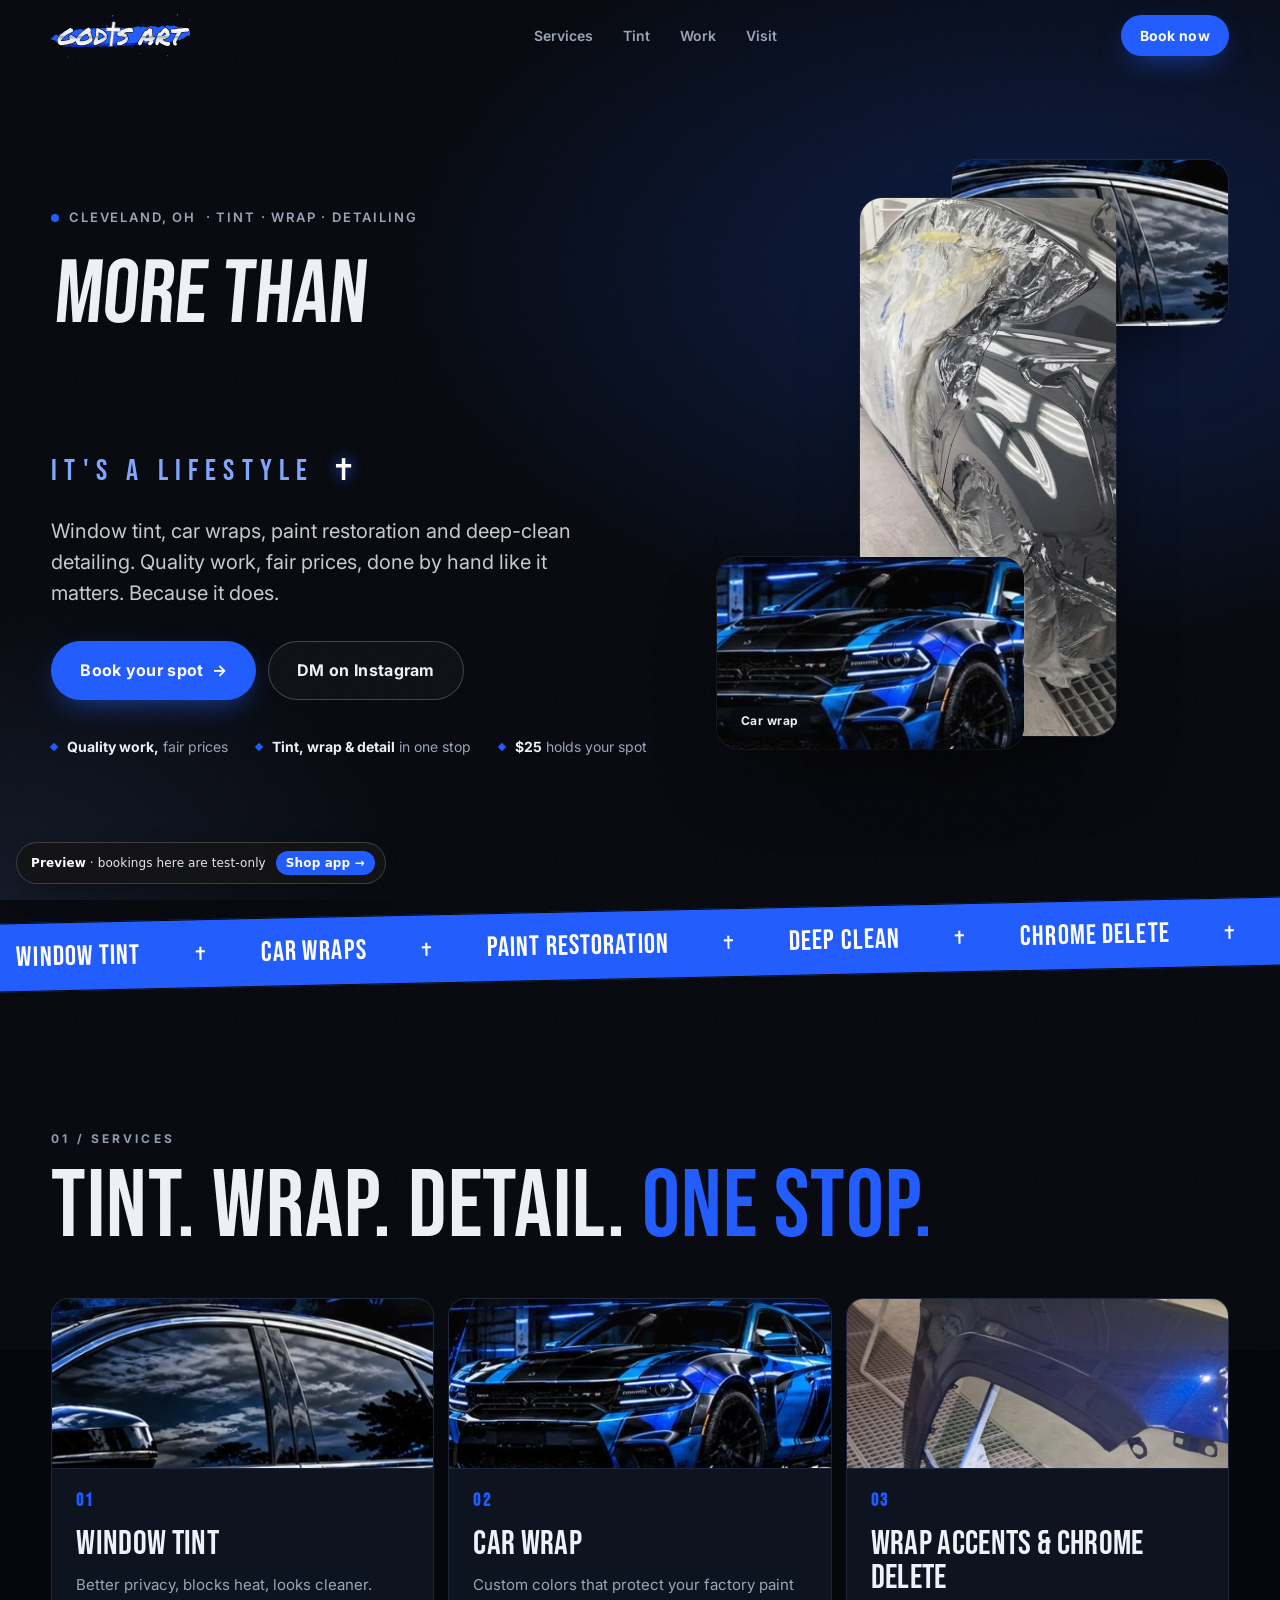
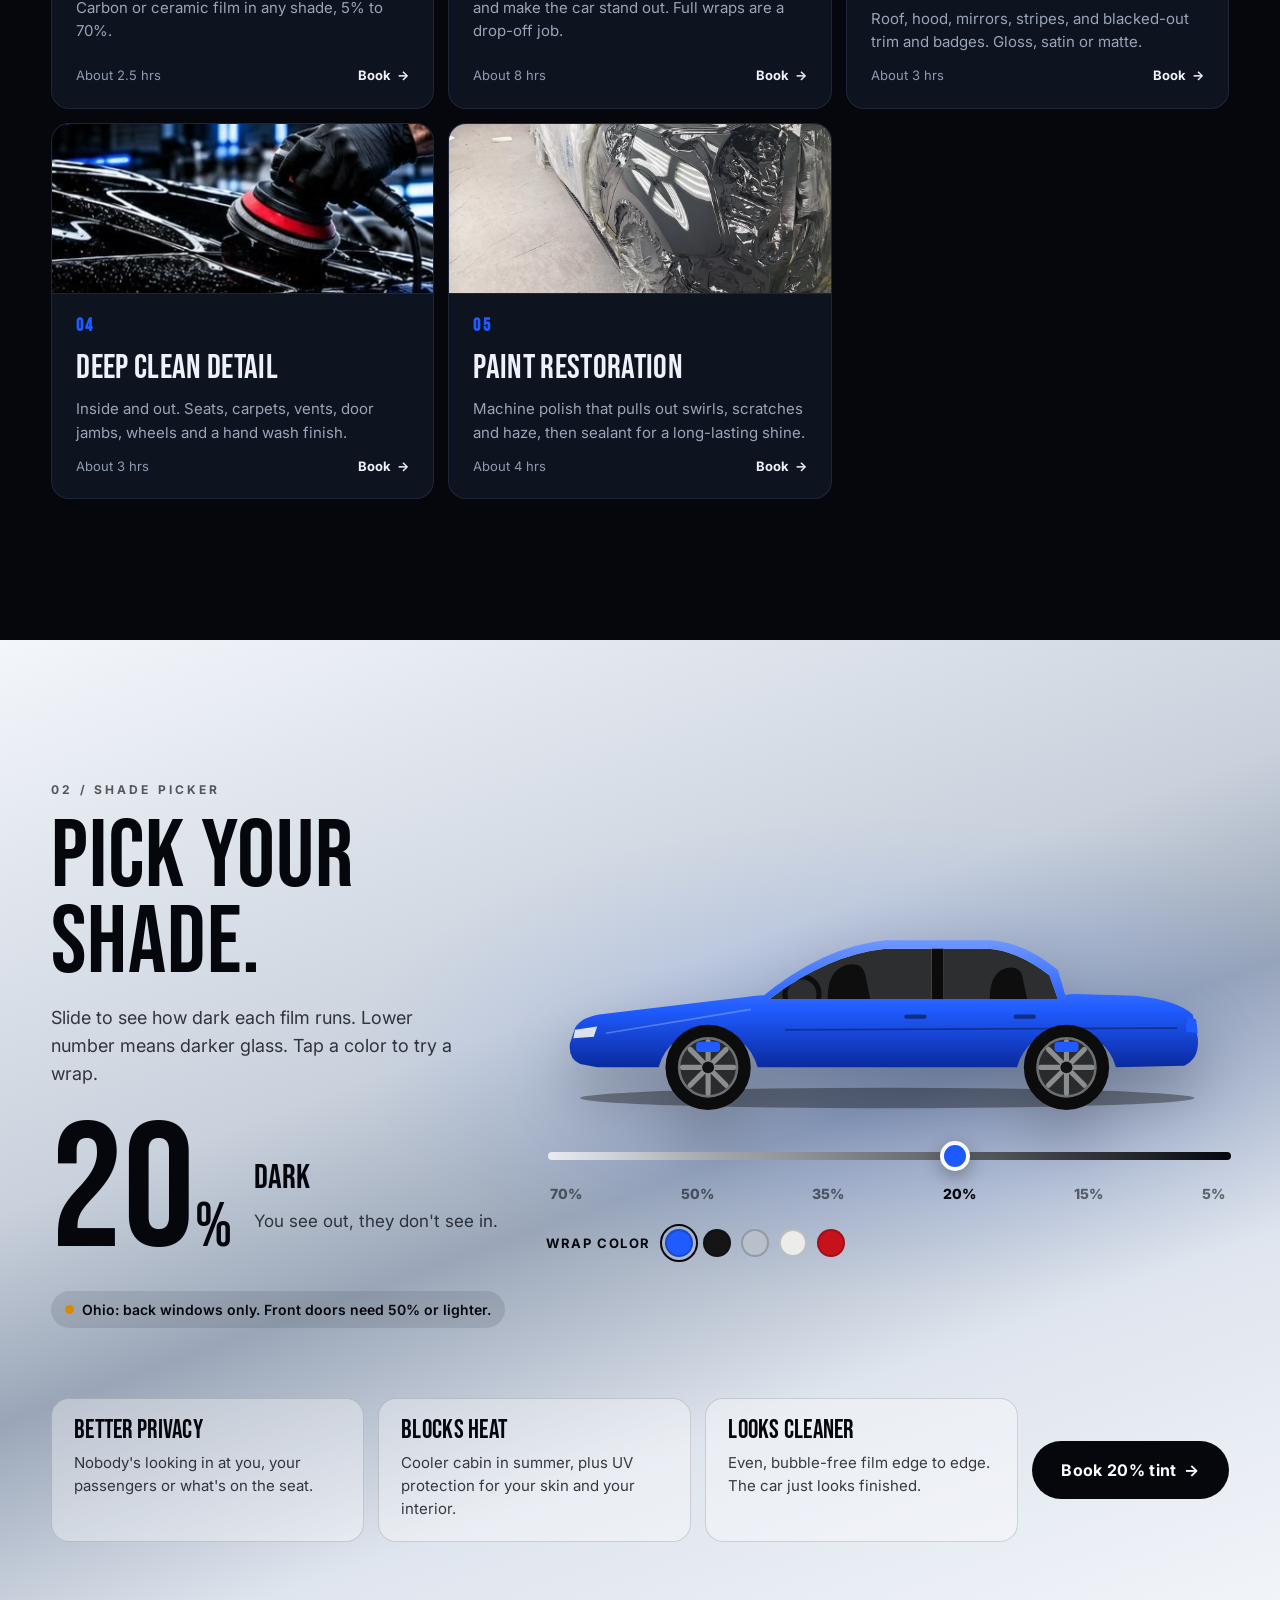
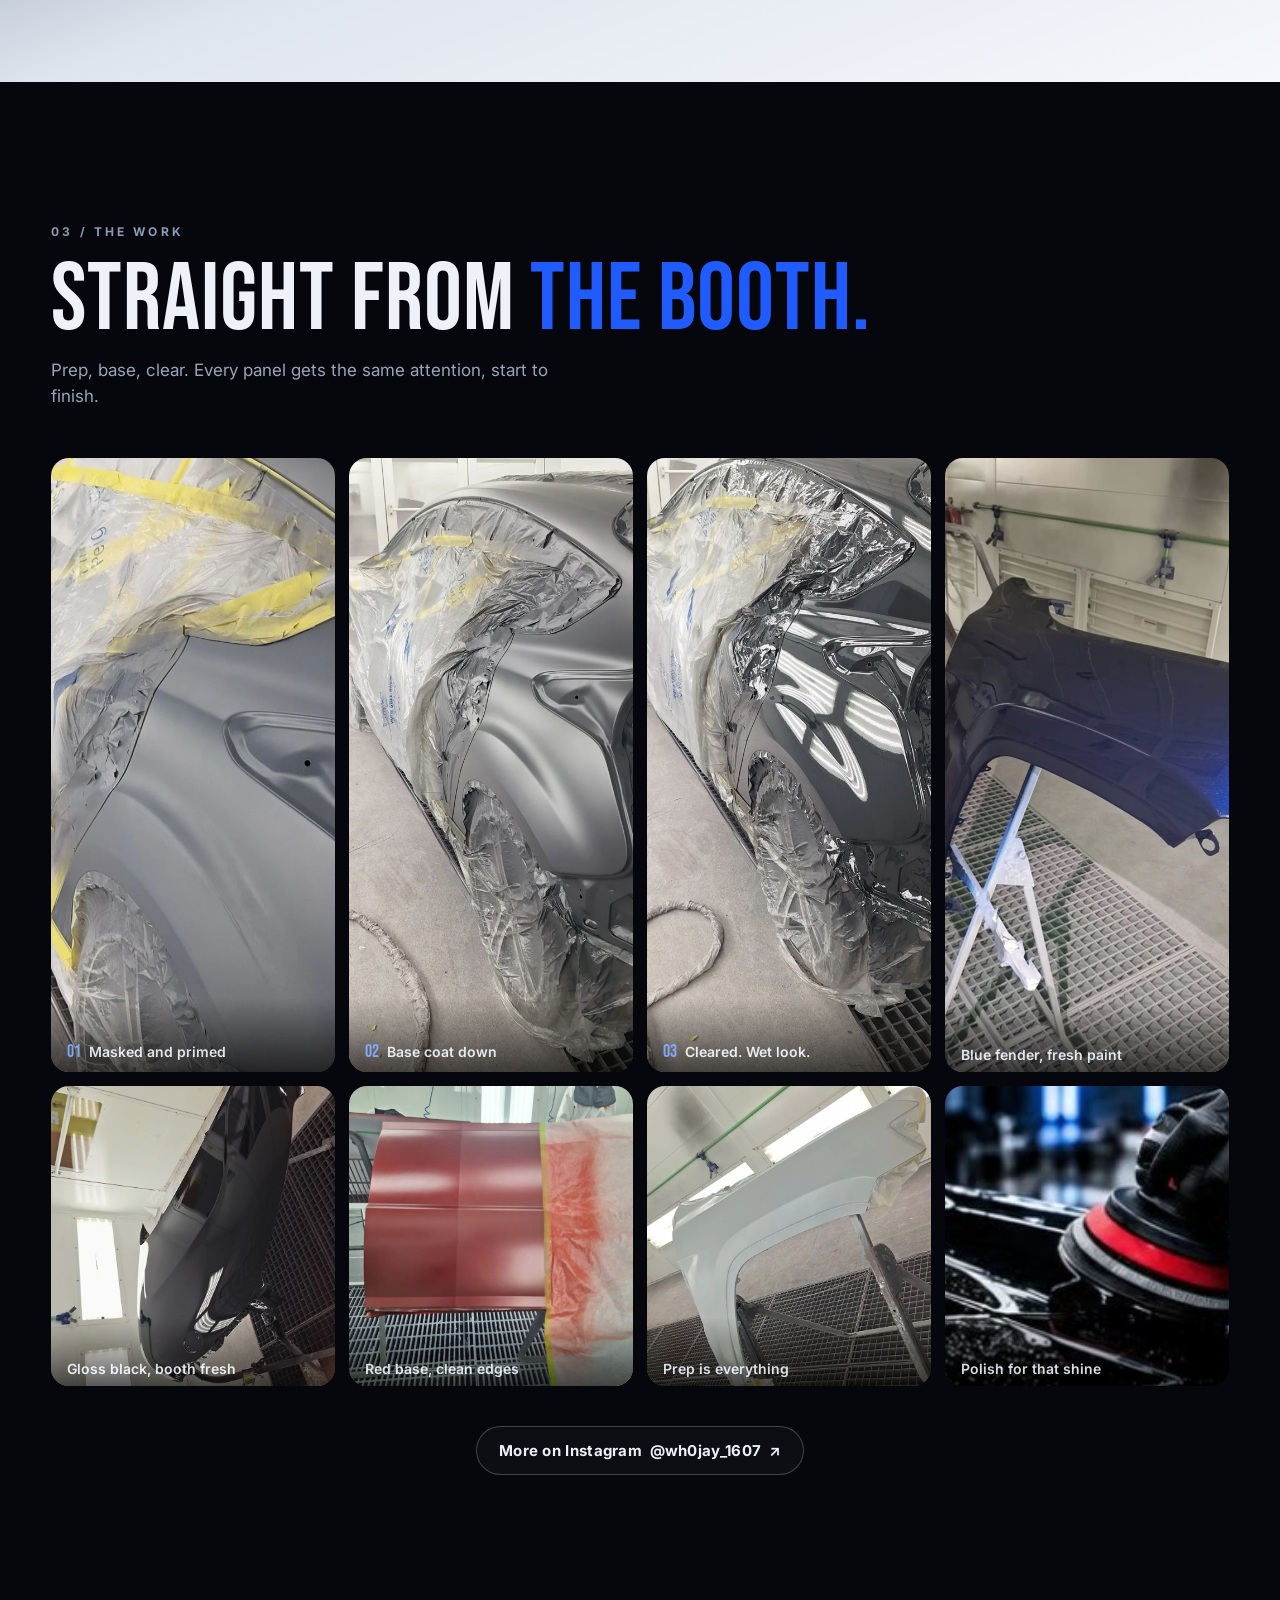
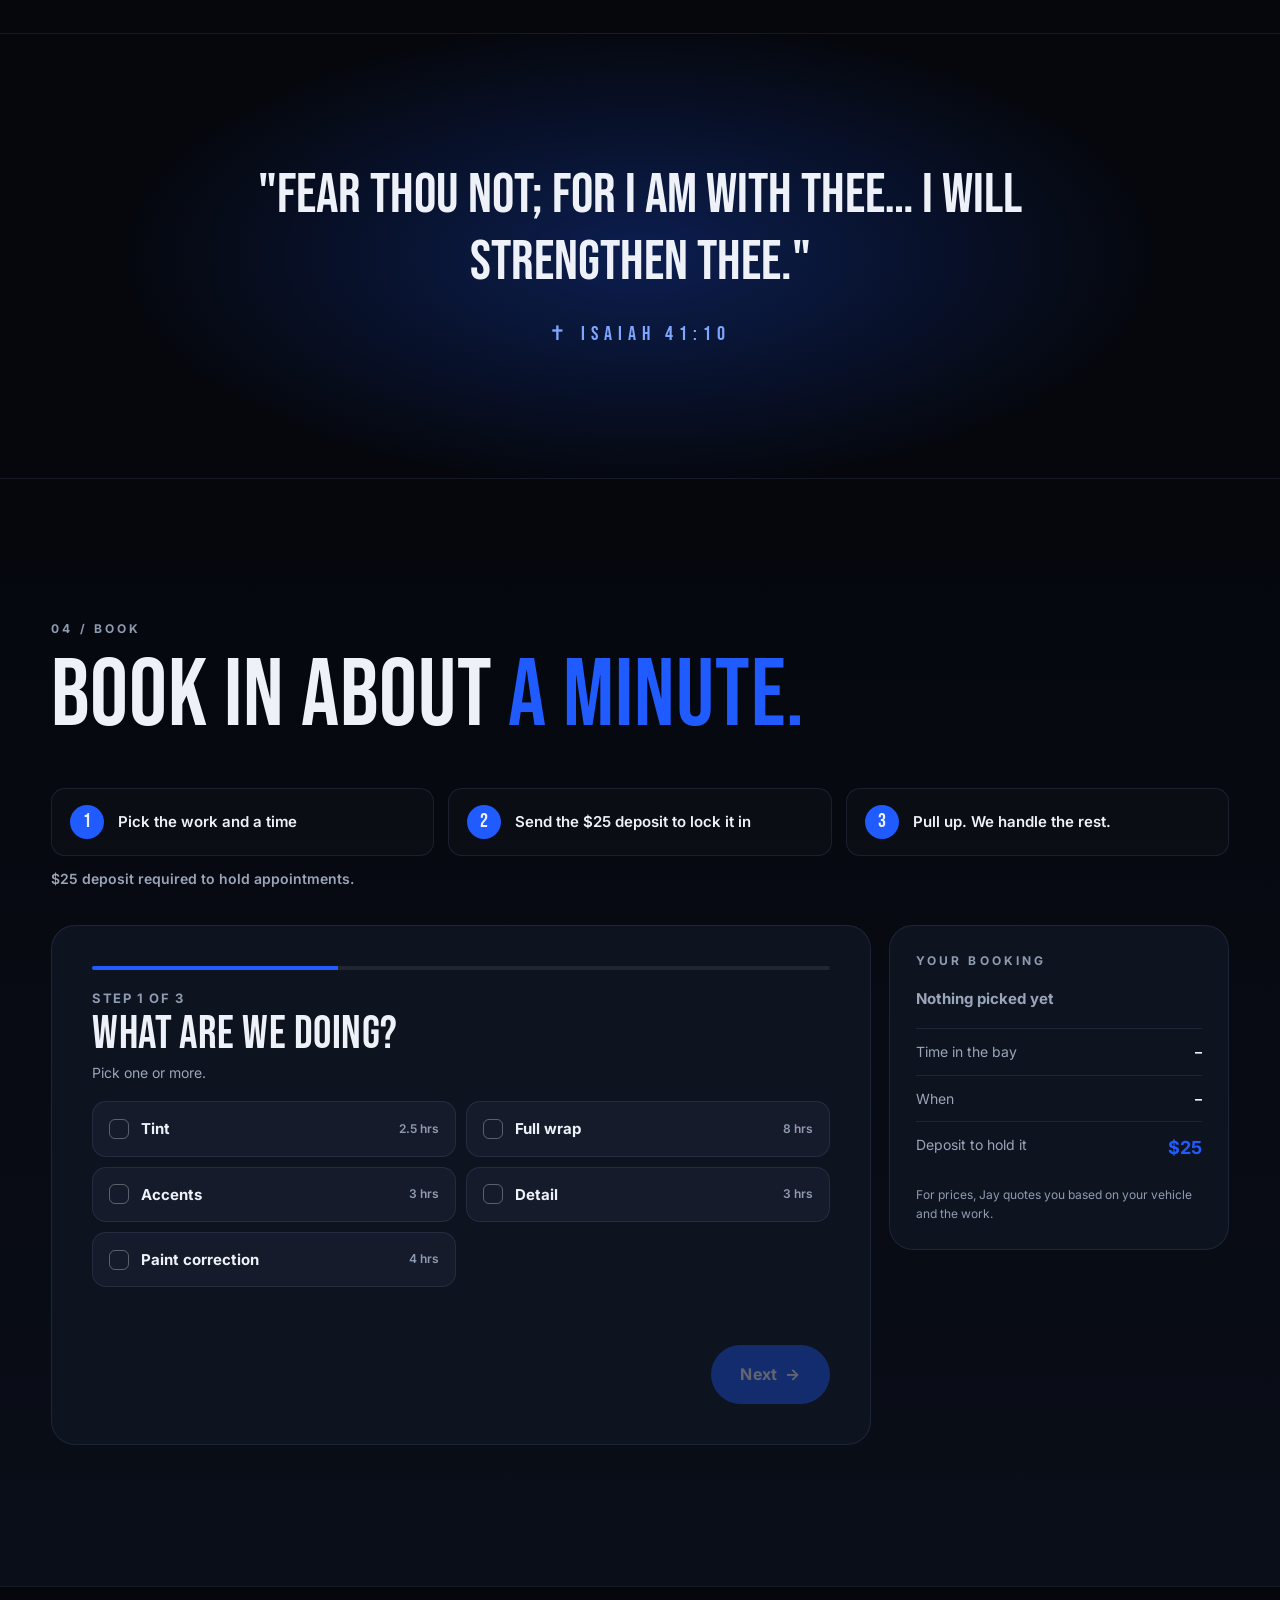
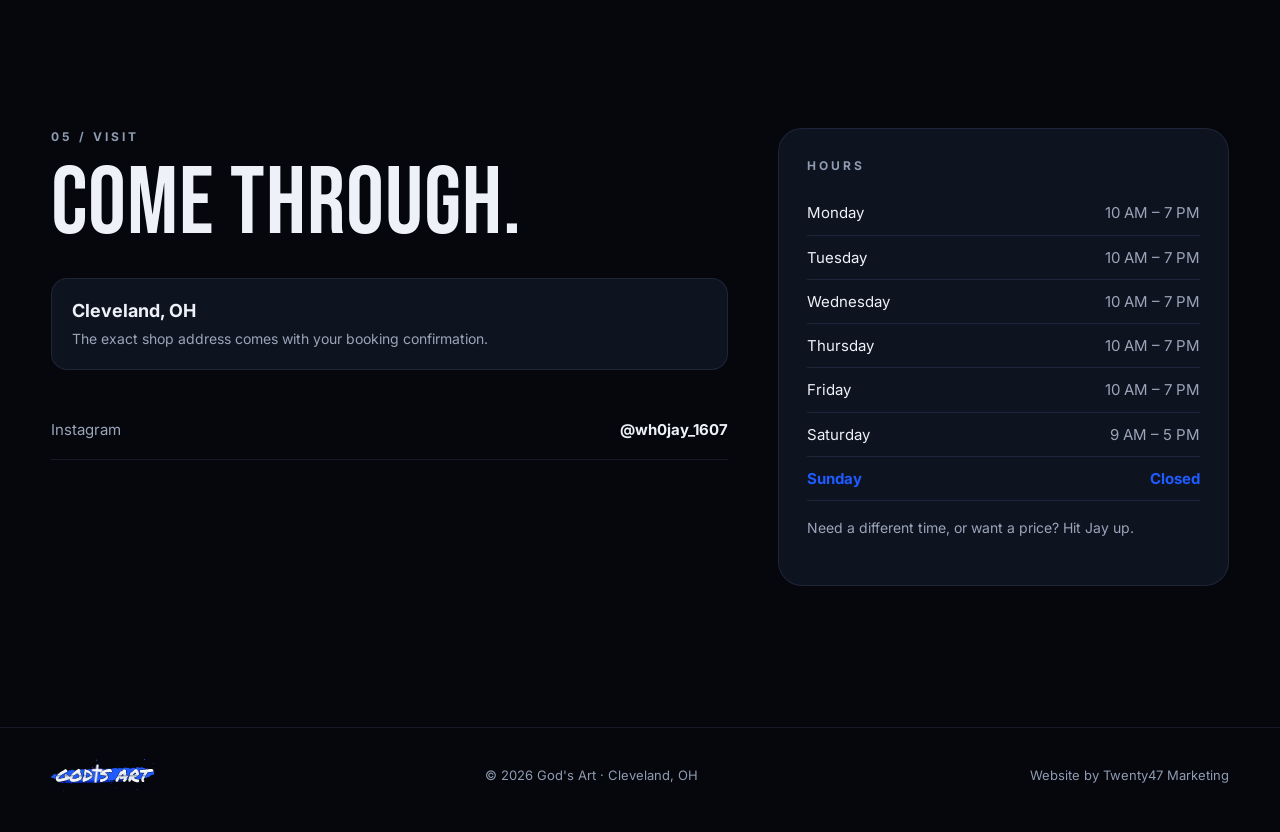
==== index.html @ ed2c1a59 "God's Art preview build Co-Authored-By: Claude Opus 5.5 <noreply@anthropic.com> Claude-Session: http" ====
<!doctype html>
<html lang="en">
<head>
<meta charset="utf-8">
<meta name="viewport" content="width=device-width, initial-scale=1, viewport-fit=cover">
<title>God's Art | Window Tint, Car Wraps & Detailing in Cleveland</title>
<meta name="description" content="Window tint, car wraps, paint restoration and detailing by Jay in Cleveland. Quality work, fair prices. Book online in about a minute.">
<meta name="theme-color" content="#05070d">
<meta property="og:title" content="God's Art | Tint · Wrap · Detailing">
<meta property="og:description" content="More than just cars. It's a lifestyle. Book online in about a minute.">
<meta property="og:image" content="img/wrap-charger.jpg">
<link rel="icon" href="img/icon.svg" type="image/svg+xml">
<link rel="apple-touch-icon" href="app/icon-512.png">
<link rel="preconnect" href="https://fonts.googleapis.com">
<link rel="preconnect" href="https://fonts.gstatic.com" crossorigin>
<link href="https://fonts.googleapis.com/css2?family=Bebas+Neue&family=Inter:wght@400;500;600;700;800&family=Permanent+Marker&display=swap" rel="stylesheet">
<link rel="stylesheet" href="styles.css">
<meta name="robots" content="noindex">
<link rel="stylesheet" href="demo/demo.css">
</head>
<body>
<div class="grain" aria-hidden="true"></div>

<header class="nav" id="nav">
  <a href="#top" class="logo" aria-label="God's Art home"><img src="img/logo.svg" alt="God's Art" width="168" height="56"></a>
  <nav class="nav-links" aria-label="Sections">
    <a href="#services">Services</a><a href="#shades">Tint</a><a href="#work">Work</a><a href="#visit">Visit</a>
  </nav>
  <a href="#book" class="btn btn-blue btn-sm magnetic">Book now</a>
</header>

<main id="top">
  <!-- HERO -->
  <section class="hero">
    <div class="streaks" aria-hidden="true"><i></i><i></i><i></i><i></i><i></i></div>
    <div class="hero-copy">
      <p class="eyebrow reveal"><span class="dot"></span><span data-biz="city">Cleveland, OH</span><span class="eb-extra">· Tint · Wrap · Detailing</span></p>
      <h1 class="hero-title">
        <span class="line"><span class="sweep">More than</span></span>
        <span class="line"><span class="sweep">just cars.</span></span>
      </h1>
      <p class="hero-life reveal">It's a lifestyle <span class="cross" aria-hidden="true">✝</span></p>
      <p class="hero-sub reveal">Window tint, car wraps, paint restoration and deep-clean detailing. Quality work, fair prices, done by hand like it matters. Because it does.</p>
      <div class="hero-cta reveal">
        <a href="#book" class="btn btn-blue btn-lg magnetic">Book your spot <span class="arrow">→</span></a>
        <a href="https://ig.me/m/wh0jay_1607" class="btn btn-ghost btn-lg" data-biz-href="contact" target="_blank" rel="noopener"><span data-biz="contact-label">DM on Instagram</span></a>
      </div>
      <ul class="proof reveal">
        <li><b>Quality work,</b> fair prices</li>
        <li><b>Tint, wrap &amp; detail</b> in one stop</li>
        <li><b>$<span data-biz="deposit">25</span></b> holds your spot</li>
      </ul>
    </div>
    <div class="hero-stack" id="heroStack" aria-hidden="true">
      <figure class="card c1 film"><img src="img/clear-gloss.jpg" alt=""><figcaption>Fresh out the booth</figcaption></figure>
      <figure class="card c2 film"><img src="img/wrap-charger.jpg" alt=""><figcaption>Car wrap</figcaption></figure>
      <figure class="card c3 film"><img src="img/tint-sedan.jpg" alt=""><figcaption>Window tint</figcaption></figure>
    </div>
  </section>

  <div class="marquee" aria-hidden="true">
    <div class="marquee-track">
      <span>Window tint</span><span>Car wraps</span><span>Paint restoration</span><span>Deep clean</span><span>Chrome delete</span><span>Long-lasting shine</span><span>Quality work, fair prices</span><span>Window tint</span><span>Car wraps</span><span>Paint restoration</span><span>Deep clean</span><span>Chrome delete</span><span>Long-lasting shine</span><span>Quality work, fair prices</span>
    </div>
  </div>

  <!-- SERVICES -->
  <section class="section" id="services">
    <div class="section-head reveal">
      <p class="kicker">01 / Services</p>
      <h2>Tint. Wrap. Detail. <span class="blue">One stop.</span></h2>
    </div>
    <div class="services" id="serviceGrid"><!-- filled from /api/config --></div>
  </section>

  <!-- SHADE PICKER -->
  <section class="section shades" id="shades">
    <div class="shades-inner">
      <div class="shades-copy reveal">
        <p class="kicker dark">02 / Shade picker</p>
        <h2>Pick your shade.</h2>
        <p class="lede">Slide to see how dark each film runs. Lower number means darker glass. Tap a color to try a wrap.</p>
        <div class="shade-readout">
          <div class="shade-num"><span id="shadeNum">20</span><small>%</small></div>
          <div>
            <p class="shade-name" id="shadeName">Dark</p>
            <p class="shade-desc" id="shadeDesc">You see out, they don't see in.</p>
          </div>
        </div>
        <p class="legal" id="shadeLegal"></p>
      </div>
      <div class="car-wrap reveal">
        <svg class="car" id="car" viewBox="0 0 800 290" role="img" aria-label="Car with tinted windows preview">
          <defs>
            <linearGradient id="paint" x1="0" y1="0" x2="0" y2="1">
              <stop offset="0" stop-color="var(--paint-hi)"/><stop offset=".55" stop-color="var(--paint)"/><stop offset="1" stop-color="var(--paint-lo)"/>
            </linearGradient>
            <linearGradient id="glare" x1="0" y1="0" x2="1" y2="0">
              <stop offset="0" stop-color="#fff" stop-opacity="0"/><stop offset=".5" stop-color="#fff" stop-opacity=".35"/><stop offset="1" stop-color="#fff" stop-opacity="0"/>
            </linearGradient>
            <clipPath id="glass"><path id="glassPath" d="M262 156 Q330 104 398 97 L452 97 L452 156 Z M466 97 L518 97 Q552 99 590 128 L600 156 L466 156 Z"/></clipPath>
          </defs>
          <ellipse cx="400" cy="272" rx="360" ry="12" fill="#000" opacity=".35"/>
          <!-- interior you can see through light tint -->
          <g clip-path="url(#glass)">
            <rect x="250" y="90" width="360" height="70" fill="#d9dcdc"/>
            <path d="M330 156 q0-34 22-40 q18-4 22 10 l6 30z M520 156 q0-30 18-36 q16-4 20 8 l6 28z" fill="#3a3c3e"/>
            <circle cx="300" cy="150" r="20" fill="none" stroke="#3a3c3e" stroke-width="6"/>
            <rect id="tint" x="250" y="90" width="360" height="70" fill="#030304" opacity=".8"/>
            <rect class="glare" x="160" y="80" width="120" height="90" fill="url(#glare)" transform="skewX(-25)"/>
          </g>
          <path class="body" fill="url(#paint)" d="M60 236 L40 232 Q26 226 28 208 L34 190 Q40 178 62 174 L246 152 Q262 150 262 156 L600 156 Q606 150 620 150 L692 152 Q742 158 758 174 L764 202 Q766 226 748 234 L668 236 A60 60 0 0 0 552 236 L248 236 A60 60 0 0 0 132 236 Z
            M250 156 Q324 94 398 87 L520 87 Q560 89 600 122 L610 156 L600 156 L590 128 Q552 99 518 97 L398 97 Q330 104 262 156 Z"/>
          <path d="M452 97 L466 97 L466 156 L452 156 Z" fill="#0b0b0c"/>
          <path d="M70 196 L240 168" stroke="rgba(255,255,255,.25)" stroke-width="2"/>
          <path d="M280 192 L740 190" stroke="rgba(0,0,0,.35)" stroke-width="2"/>
          <rect x="420" y="174" width="26" height="5" rx="2" fill="rgba(0,0,0,.45)"/>
          <rect x="548" y="174" width="26" height="5" rx="2" fill="rgba(0,0,0,.45)"/>
          <path d="M34 192 l26 -4 l-4 12 l-24 2z" fill="#f3f3ee" opacity=".9"/>
          <path d="M752 176 l10 4 l2 16 l-14 -2z" fill="#1f5bff"/>
          <g class="wheel" transform="translate(190 236)"><circle r="50" fill="#0c0c0d"/><circle r="34" fill="#2a2b2d"/><circle r="34" fill="none" stroke="#6d7072" stroke-width="3"/><g class="spokes" stroke="#8b8e90" stroke-width="6" stroke-linecap="round"><line y1="-30" y2="30"/><line x1="-30" x2="30"/><line x1="-21" y1="-21" x2="21" y2="21"/><line x1="21" y1="-21" x2="-21" y2="21"/></g><rect class="caliper" x="-14" y="-30" width="28" height="12" rx="4" fill="#1f5bff"/><circle r="7" fill="#111"/></g>
          <g class="wheel" transform="translate(610 236)"><circle r="50" fill="#0c0c0d"/><circle r="34" fill="#2a2b2d"/><circle r="34" fill="none" stroke="#6d7072" stroke-width="3"/><g class="spokes" stroke="#8b8e90" stroke-width="6" stroke-linecap="round"><line y1="-30" y2="30"/><line x1="-30" x2="30"/><line x1="-21" y1="-21" x2="21" y2="21"/><line x1="21" y1="-21" x2="-21" y2="21"/></g><rect class="caliper" x="-14" y="-30" width="28" height="12" rx="4" fill="#1f5bff"/><circle r="7" fill="#111"/></g>
        </svg>
        <div class="shade-controls">
          <input type="range" id="shadeRange" min="0" max="5" step="1" value="3" aria-label="Tint shade">
          <div class="shade-ticks" id="shadeTicks"></div>
          <div class="paint-row">
            <span>Wrap color</span>
            <button class="swatch active" data-paint="blue" style="--c:#1f5bff" aria-label="Electric blue"></button>
            <button class="swatch" data-paint="black" style="--c:#151517" aria-label="Gloss black"></button>
            <button class="swatch" data-paint="silver" style="--c:#b8c0cc" aria-label="Chrome silver"></button>
            <button class="swatch" data-paint="white" style="--c:#ecedeb" aria-label="White"></button>
            <button class="swatch" data-paint="red" style="--c:#c8121b" aria-label="Red"></button>
          </div>
        </div>
      </div>
    </div>
    <div class="films reveal">
      <article><h3>Better privacy</h3><p>Nobody's looking in at you, your passengers or what's on the seat.</p></article>
      <article><h3>Blocks heat</h3><p>Cooler cabin in summer, plus UV protection for your skin and your interior.</p></article>
      <article><h3>Looks cleaner</h3><p>Even, bubble-free film edge to edge. The car just looks finished.</p></article>
      <a href="#book" class="btn btn-black btn-lg magnetic" id="bookShade"><span>Book <span id="bookShadeNum">20</span>% tint</span> <span class="arrow">→</span></a>
    </div>
  </section>

  <!-- WORK -->
  <section class="section" id="work">
    <div class="section-head reveal">
      <p class="kicker">03 / The work</p>
      <h2>Straight from <span class="blue">the booth.</span></h2>
      <p class="head-sub">Prep, base, clear. Every panel gets the same attention, start to finish.</p>
    </div>
    <div class="gallery">
      <figure class="shot film tilt tall"><img src="img/primer-quarter.jpg" alt="Car quarter panel masked and primed in a paint booth" loading="lazy"><figcaption><b>01</b> Masked and primed</figcaption></figure>
      <figure class="shot film tilt tall"><img src="img/base-coat.jpg" alt="Same panel with base coat sprayed" loading="lazy"><figcaption><b>02</b> Base coat down</figcaption></figure>
      <figure class="shot film tilt tall"><img src="img/clear-gloss.jpg" alt="Same panel with glossy clear coat" loading="lazy"><figcaption><b>03</b> Cleared. Wet look.</figcaption></figure>
      <figure class="shot film tilt tall"><img src="img/fender-blue.jpg" alt="Blue fender freshly painted on a stand" loading="lazy"><figcaption>Blue fender, fresh paint</figcaption></figure>
      <figure class="shot film tilt"><img src="img/bumper-black.jpg" alt="Gloss black bumper in the booth" loading="lazy"><figcaption>Gloss black, booth fresh</figcaption></figure>
      <figure class="shot film tilt"><img src="img/panel-red.jpg" alt="Red painted panel next to masking" loading="lazy"><figcaption>Red base, clean edges</figcaption></figure>
      <figure class="shot film tilt"><img src="img/fender-primer.jpg" alt="Fender in primer on a stand" loading="lazy"><figcaption>Prep is everything</figcaption></figure>
      <figure class="shot film tilt"><img src="img/detail-polish.jpg" alt="Machine polisher on black paint" loading="lazy"><figcaption>Polish for that shine</figcaption></figure>
    </div>
    <p class="center reveal"><a class="btn btn-ghost" id="igLink" href="https://www.instagram.com/wh0jay_1607/" target="_blank" rel="noopener">More on Instagram <span data-biz="ig">@wh0jay_1607</span> ↗</a></p>
  </section>

  <!-- VERSE -->
  <section class="verse" aria-label="Isaiah 41:10">
    <p class="verse-text reveal">"Fear thou not; for I am with thee… I will strengthen thee."</p>
    <p class="verse-ref reveal">✝ Isaiah 41:10</p>
  </section>

  <!-- BOOKING -->
  <section class="section book" id="book">
    <div class="section-head reveal">
      <p class="kicker">04 / Book</p>
      <h2>Book in about <span class="blue">a minute.</span></h2>
    </div>
    <ol class="how reveal">
      <li><b>1</b><span>Pick the work and a time</span></li>
      <li><b>2</b><span>Send the $<span data-biz="deposit">25</span> deposit to lock it in</span></li>
      <li><b>3</b><span>Pull up. We handle the rest.</span></li>
    </ol>
    <p class="deposit-note reveal">$<span data-biz="deposit">25</span> deposit required to hold appointments.</p>

    <div class="wizard reveal" id="wizard">
      <div class="wiz-main">
        <div class="wiz-progress"><span id="wizBar"></span></div>
        <p class="wiz-step" id="wizStep">Step 1 of 3</p>

        <!-- step 1 -->
        <div class="pane" data-pane="1">
          <h3>What are we doing?</h3>
          <p class="hint">Pick one or more.</p>
          <div class="svc-picks" id="svcPicks"></div>
          <div class="sub" id="tintOpts" hidden>
            <label class="lbl">Shade <small>(lower = darker)</small></label>
            <div class="chips" id="shadeChips"></div>
            <label class="lbl">Film</label>
            <div class="chips" id="filmChips"></div>
          </div>
          <div class="sub" id="vehicleOpts" hidden>
            <label class="lbl" for="vehicle">Year, make and model</label>
            <input id="vehicle" class="input" placeholder="2020 Dodge Charger" autocomplete="off">
          </div>
          <div class="sub" id="propertyOpts" hidden>
            <label class="lbl" for="propAddr">Property address <small>(free on-site estimate)</small></label>
            <input id="propAddr" class="input" placeholder="123 Main St, Cleveland" autocomplete="street-address">
          </div>
        </div>

        <!-- step 2 -->
        <div class="pane" data-pane="2" hidden>
          <h3>Pick a day.</h3>
          <p class="hint" id="durHint"></p>
          <div class="cal">
            <div class="cal-head">
              <button class="icon-btn" id="calPrev" aria-label="Previous month">‹</button>
              <strong id="calTitle"></strong>
              <button class="icon-btn" id="calNext" aria-label="Next month">›</button>
            </div>
            <div class="cal-dow"><span>S</span><span>M</span><span>T</span><span>W</span><span>T</span><span>F</span><span>S</span></div>
            <div class="cal-grid" id="calGrid"></div>
          </div>
          <div class="times" id="times"></div>
        </div>

        <!-- step 3 -->
        <div class="pane" data-pane="3" hidden>
          <h3>Who's pulling up?</h3>
          <form id="infoForm" novalidate>
            <div class="grid2">
              <div><label class="lbl" for="fName">Name</label><input id="fName" class="input" autocomplete="name" required></div>
              <div><label class="lbl" for="fPhone">Phone</label><input id="fPhone" class="input" type="tel" autocomplete="tel" inputmode="tel" required placeholder="(216) 555-0123"></div>
              <div><label class="lbl" for="fEmail">Email <small>(optional)</small></label><input id="fEmail" class="input" type="email" autocomplete="email"></div>
              <div><label class="lbl" for="fIg">Instagram <small>(optional)</small></label><input id="fIg" class="input" autocomplete="off" placeholder="@yourhandle"></div>
            </div>
            <label class="lbl" for="fNotes">Anything <span data-biz="owner">Jay</span> should know? <small>(optional)</small></label>
            <textarea id="fNotes" class="input" rows="3" placeholder="Wrap color you want, old tint to remove, scratches to fix, etc."></textarea>
            <input type="text" name="website" id="fWebsite" class="hp" tabindex="-1" autocomplete="off" aria-hidden="true">
            <label class="check"><input type="checkbox" id="fAgree"><span id="agreeText">I understand the $25 deposit is non-refundable and holds my spot.</span></label>
          </form>
        </div>

        <!-- done -->
        <div class="pane done" data-pane="4" hidden>
          <div class="check-anim"><svg viewBox="0 0 52 52"><circle cx="26" cy="26" r="24"/><path d="M15 27 l7 7 l15 -16"/></svg></div>
          <h3 id="doneTitle">You're booked.</h3>
          <p class="done-when" id="doneWhen"></p>
          <div class="deposit-box" id="depositBox"></div>
          <div class="done-actions">
            <a class="btn btn-blue" id="textOwner" href="#" target="_blank" rel="noopener">Send <span data-biz="owner">Jay</span> your booking</a>
            <a class="btn btn-ghost" id="addCal" href="#">Add to my calendar</a>
          </div>
          <p class="hint">Confirmation number <b id="doneRef"></b></p>
        </div>

        <p class="wiz-err" id="wizErr" role="alert"></p>
        <div class="wiz-nav" id="wizNav">
          <button class="btn btn-ghost" id="wizBack" hidden>Back</button>
          <button class="btn btn-blue btn-lg" id="wizNext" disabled>Next <span class="arrow">→</span></button>
        </div>
      </div>

      <aside class="wiz-summary" id="wizSummary">
        <p class="kicker">Your booking</p>
        <ul id="sumList"><li class="muted">Nothing picked yet</li></ul>
        <div class="sum-row"><span>Time in the bay</span><b id="sumDur">–</b></div>
        <div class="sum-row"><span>When</span><b id="sumWhen">–</b></div>
        <div class="sum-row dep"><span>Deposit to hold it</span><b>$<span data-biz="deposit">25</span></b></div>
        <p class="sum-note">For prices, <span data-biz="owner">Jay</span> quotes you based on your vehicle and the work.</p>
      </aside>
    </div>
  </section>

  <!-- VISIT -->
  <section class="section visit" id="visit">
    <div class="visit-grid">
      <div class="reveal">
        <p class="kicker">05 / Visit</p>
        <h2>Come through.</h2>
        <div id="locations" class="locations"></div>
        <div class="contact-rows">
          <a href="#" data-biz-href="tel" id="phoneRow" hidden><span>Call or text</span><b data-biz="phone"></b></a>
          <a href="https://www.instagram.com/wh0jay_1607/" target="_blank" rel="noopener" data-biz-href="ig"><span>Instagram</span><b data-biz="ig">@wh0jay_1607</b></a>
        </div>
      </div>
      <div class="hours reveal">
        <p class="kicker">Hours</p>
        <ul id="hoursList"></ul>
        <p class="hint">Need a different time, or want a price? Hit <span data-biz="owner">Jay</span> up.</p>
      </div>
    </div>
  </section>
</main>

<footer class="footer">
  <img src="img/logo.svg" alt="God's Art" width="120" height="40">
  <span>© <span id="year">2026</span> God's Art · <span data-biz="city">Cleveland, OH</span></span>
  <a href="https://twenty47marketing.com" target="_blank" rel="noopener">Website by Twenty47 Marketing</a>
</footer>

<a href="#book" class="mobile-book" id="mobileBook">Book now <span class="arrow">→</span></a>

<script src="demo/demo.js" type="module"></script>
<script src="site.js" type="module"></script>
</body>
</html>
---- styles.css ----
:root {
  --black: #05070d;
  --ink: #0a0e18;
  --panel: #0e1320;
  --panel-2: #151b2b;
  --line: rgba(160, 185, 255, .11);
  --text: #eef2f8;
  --muted: #9aa5b8;
  --steel: #8f9bb0;
  --steel-lo: #7b869a;
  --blue: #1f5bff;
  --blue-deep: #0b2fd6;
  --ice: #7fa6ff;
  --chrome: linear-gradient(180deg, #ffffff 0%, #e6ebf2 42%, #9aa6b8 50%, #dfe5ee 62%, #ffffff 100%);
  --display: "Bebas Neue", "Impact", sans-serif;
  --brush: "Permanent Marker", "Bebas Neue", cursive;
  --radius: 18px;
  --wide: 100%;
  --ease: cubic-bezier(.2, .8, .2, 1);
  --gutter: clamp(16px, 4vw, 56px);
}

* { box-sizing: border-box; }
html { scroll-behavior: smooth; scroll-padding-top: 84px; overflow-x: clip; }
body {
  margin: 0; background: var(--black); color: var(--text);
  font-family: "Inter", system-ui, sans-serif; font-size: 17px; line-height: 1.55;
  -webkit-font-smoothing: antialiased; overflow-x: clip;
}
img { display: block; max-width: 100%; }
a { color: inherit; text-decoration: none; }
button { font: inherit; color: inherit; cursor: pointer; }
h1, h2, h3 { margin: 0; font-stretch: var(--wide); text-transform: uppercase; letter-spacing: -.01em; line-height: .92; }
h2 { font-size: clamp(36px, 6vw, 76px); font-weight: 850; }
h3 { font-size: 22px; font-weight: 800; }
.red { color: var(--blue); }
.muted { color: var(--muted); }
.center { text-align: center; }
[hidden] { display: none !important; }

.grain {
  position: fixed; inset: -50%; z-index: 100; pointer-events: none; opacity: .05;
  background-image: url("data:image/svg+xml,%3Csvg xmlns='http://www.w3.org/2000/svg' width='160' height='160'%3E%3Cfilter id='n'%3E%3CfeTurbulence type='fractalNoise' baseFrequency='.9' numOctaves='3' stitchTiles='stitch'/%3E%3C/filter%3E%3Crect width='100%25' height='100%25' filter='url(%23n)'/%3E%3C/svg%3E");
  animation: grain 1.2s steps(6) infinite;
}
@keyframes grain { 0%{transform:translate(0,0)} 33%{transform:translate(-3%,2%)} 66%{transform:translate(2%,-3%)} 100%{transform:translate(0,0)} }

/* ---------- buttons ---------- */
.btn {
  display: inline-flex; align-items: center; justify-content: center; gap: .5em;
  border: 1px solid transparent; border-radius: 999px; padding: 12px 22px;
  font-weight: 700; font-size: 15px; letter-spacing: .02em; white-space: nowrap;
  transition: transform .25s var(--ease), background .2s, border-color .2s, box-shadow .25s;
}
.btn-sm { padding: 9px 18px; font-size: 14px; }
.btn-lg { padding: 16px 28px; font-size: 16px; }
.btn-blue { background: var(--blue); color: #fff; box-shadow: 0 10px 30px -10px rgba(31, 91, 255, .7); }
.btn-blue:hover { background: #4a7bff; box-shadow: 0 14px 40px -10px rgba(31, 91, 255, .9); }
.btn-ghost { border-color: rgba(255, 255, 255, .22); background: rgba(255, 255, 255, .03); }
.btn-ghost:hover { border-color: #fff; background: rgba(255, 255, 255, .07); }
.btn-black { background: var(--black); color: #fff; }
.btn-black:hover { background: #000; }
.btn:disabled { opacity: .35; cursor: not-allowed; box-shadow: none; }
.btn .arrow { transition: transform .25s var(--ease); }
.btn:hover .arrow { transform: translateX(4px); }
.btn:focus-visible, .input:focus-visible, .icon-btn:focus-visible { outline: 2px solid var(--blue); outline-offset: 3px; }

/* ---------- nav ---------- */
.nav {
  position: fixed; inset: 0 0 auto; z-index: 50; height: 72px;
  display: flex; align-items: center; justify-content: space-between; gap: 20px; padding: 0 var(--gutter);
  transition: background .3s, border-color .3s, backdrop-filter .3s; border-bottom: 1px solid transparent;
}
.nav.scrolled { background: rgba(5, 7, 13, .78); backdrop-filter: blur(14px) saturate(1.3); -webkit-backdrop-filter: blur(14px) saturate(1.3); border-color: var(--line); }
.logo { display: flex; align-items: baseline; gap: 8px; }
.logo-mark { font-weight: 900; font-stretch: var(--wide); font-size: 24px; letter-spacing: -.02em; }
.logo-mark i { color: var(--blue); font-style: normal; margin: 0 1px; }
.logo-mark.sm { font-size: 18px; }
.logo-sub { font-size: 11px; letter-spacing: .32em; text-transform: uppercase; color: var(--steel); font-weight: 600; }
.nav-links { display: flex; gap: 30px; font-size: 14px; font-weight: 600; color: var(--muted); }
.nav-links a { position: relative; padding: 4px 0; transition: color .2s; }
.nav-links a::after { content: ""; position: absolute; left: 0; right: 0; bottom: -2px; height: 2px; background: var(--blue); transform: scaleX(0); transform-origin: left; transition: transform .3s var(--ease); }
.nav-links a:hover { color: #fff; }
.nav-links a:hover::after { transform: scaleX(1); }

/* ---------- hero ---------- */
.hero {
  position: relative; min-height: 100svh; padding: 120px var(--gutter) 60px;
  display: grid; grid-template-columns: 1.1fr .9fr; align-items: center; gap: 40px; overflow: hidden;
  background: radial-gradient(1200px 600px at 85% 30%, rgba(31, 91, 255, .16), transparent 60%), radial-gradient(800px 500px at 0% 100%, rgba(139, 142, 143, .12), transparent 60%);
}
.streaks { position: absolute; inset: 0; pointer-events: none; }
.streaks i {
  position: absolute; left: -40%; width: 40%; height: 2px; border-radius: 2px;
  background: linear-gradient(90deg, transparent, rgba(31, 91, 255, .9), transparent);
  filter: drop-shadow(0 0 6px rgba(31, 91, 255, .8)); animation: streak 6s linear infinite; opacity: .55;
}
.streaks i:nth-child(1) { top: 22%; animation-delay: 0s; }
.streaks i:nth-child(2) { top: 41%; animation-delay: 2.2s; animation-duration: 7s; width: 25%; }
.streaks i:nth-child(3) { top: 63%; animation-delay: 1.1s; animation-duration: 5s; }
.streaks i:nth-child(4) { top: 78%; animation-delay: 3.6s; animation-duration: 8s; width: 30%; background: linear-gradient(90deg, transparent, rgba(255, 255, 255, .5), transparent); filter: none; }
.streaks i:nth-child(5) { top: 90%; animation-delay: 4.4s; animation-duration: 6.5s; }
@keyframes streak { to { transform: translateX(380%); } }

.hero-copy { position: relative; z-index: 2; max-width: 680px; }
.eyebrow { display: inline-flex; align-items: center; gap: 10px; margin: 0 0 22px; font-size: 13px; font-weight: 600; letter-spacing: .14em; text-transform: uppercase; color: var(--muted); }
.dot { width: 8px; height: 8px; border-radius: 50%; background: var(--blue); box-shadow: 0 0 0 0 rgba(31, 91, 255, .7); animation: pulse 2s infinite; }
@keyframes pulse { 70% { box-shadow: 0 0 0 10px rgba(31, 91, 255, 0); } 100% { box-shadow: 0 0 0 0 rgba(31, 91, 255, 0); } }
.hero-title { font-size: clamp(46px, 6.6vw, 98px); font-weight: 900; margin-bottom: 24px; }
.hero-title .line { display: block; overflow: hidden; padding-bottom: .04em; }
.sweep { position: relative; display: inline-block; }
/* "film lay" — a dark tint panel wipes across each line, then a squeegee glint */
.sweep::after {
  content: ""; position: absolute; inset: -4% -2%; background: linear-gradient(90deg, var(--blue) 0 6px, #05070d 6px);
  transform-origin: right; animation: wipe 1.1s var(--ease) forwards;
}
.hero-title .line:nth-child(2) .sweep::after { animation-delay: .18s; }
@keyframes wipe { 0% { transform: scaleX(1); } 100% { transform: scaleX(0); } }
.hero-title .line:nth-child(2) { color: transparent; -webkit-text-stroke: 1.5px var(--text); }
.hero-sub { font-size: clamp(17px, 1.6vw, 20px); color: #c9cbcb; max-width: 520px; margin: 0 0 32px; }
.hero-cta { display: flex; flex-wrap: wrap; gap: 12px; margin-bottom: 36px; }
.proof { display: flex; flex-wrap: wrap; gap: 10px 28px; list-style: none; padding: 0; margin: 0; font-size: 14px; color: var(--muted); }
.proof li { position: relative; padding-left: 16px; }
.proof li::before { content: ""; position: absolute; left: 0; top: .6em; width: 6px; height: 6px; background: var(--blue); transform: rotate(45deg); }
.proof b { color: var(--text); font-weight: 700; }

.hero-stack { position: relative; height: min(640px, 72vh); perspective: 1200px; }
.card {
  position: absolute; margin: 0; border-radius: 22px; overflow: hidden; background: var(--panel);
  box-shadow: 0 40px 80px -30px rgba(0, 0, 0, .9), 0 0 0 1px rgba(255, 255, 255, .08);
  transition: transform .6s var(--ease); will-change: transform;
}
.card img { width: 100%; height: 100%; object-fit: cover; }
.card figcaption {
  position: absolute; left: 12px; bottom: 12px; padding: 6px 12px; border-radius: 999px;
  background: rgba(5, 7, 13, .72); backdrop-filter: blur(8px); font-size: 12px; font-weight: 700; letter-spacing: .04em;
}
.c1 { width: 58%; height: 78%; left: 21%; top: 6%; z-index: 3; }
.c2 { width: 42%; height: 52%; left: 0; top: 40%; z-index: 2; }
.c3 { width: 40%; height: 50%; right: 0; top: 0; z-index: 1; }

/* film reveal on images */
.shot { position: relative; }
.film::after {
  content: ""; position: absolute; inset: 0; z-index: 2; pointer-events: none;
  background: linear-gradient(100deg, transparent 0 42%, rgba(255, 255, 255, .55) 48%, transparent 54%), rgba(6, 6, 7, .92);
  background-size: 300% 100%, 100% 100%; background-repeat: no-repeat; background-position: 120% 0, 0 0;
  transform-origin: right; transform: scaleX(1);
}
.film.in::after { animation: filmlay 1.3s var(--ease) forwards; }
@keyframes filmlay {
  0% { transform: scaleX(1); background-position: 120% 0, 0 0; }
  60% { transform: scaleX(0); background-position: -20% 0, 0 0; }
  100% { transform: scaleX(0); }
}

/* ---------- marquee ---------- */
.marquee { background: var(--blue); color: #05070d; overflow: hidden; transform: rotate(-1.2deg); margin: 10px -10px; border-block: 1px solid #000; }
.marquee-track { display: flex; width: max-content; animation: marquee 32s linear infinite; }
.marquee span { padding: 16px 26px; font-weight: 900; font-stretch: var(--wide); text-transform: uppercase; font-size: 20px; white-space: nowrap; }
.marquee span::after { content: "✝"; margin-left: 52px; font-size: 18px; position: relative; top: -2px; }
@keyframes marquee { to { transform: translateX(-50%); } }

/* ---------- sections ---------- */
.section { padding: clamp(80px, 11vw, 150px) var(--gutter); position: relative; }
.section-head { margin-bottom: 48px; max-width: 1100px; }
.kicker { margin: 0 0 16px; font-size: 12px; letter-spacing: .26em; text-transform: uppercase; font-weight: 700; color: var(--steel); }
.kicker.dark { color: rgba(5, 7, 13, .65); }

/* services */
.services { display: grid; grid-template-columns: repeat(4, 1fr); gap: 14px; }
.svc {
  position: relative; overflow: hidden; border-radius: var(--radius); padding: 26px 24px 22px; min-height: 250px;
  background: var(--panel); border: 1px solid var(--line); display: flex; flex-direction: column; gap: 12px;
  transition: transform .35s var(--ease), border-color .3s;
}
.svc::before {
  content: ""; position: absolute; inset: 0; pointer-events: none; opacity: 0; transition: opacity .3s;
  background: radial-gradient(360px circle at var(--mx, 50%) var(--my, 50%), rgba(31, 91, 255, .22), transparent 60%);
}
.svc:hover { transform: translateY(-4px); border-color: rgba(31, 91, 255, .45); }
.svc:hover::before { opacity: 1; }
.svc-num { font-size: 13px; font-weight: 800; color: var(--blue); letter-spacing: .1em; }
.svc h3 { font-size: 21px; line-height: 1; }
.svc p { margin: 0; color: var(--muted); font-size: 15px; flex: 1; }
.svc-foot { display: flex; justify-content: space-between; align-items: center; font-size: 13px; color: var(--steel); }
.svc-book { font-weight: 700; color: var(--text); display: inline-flex; gap: 6px; align-items: center; }
.svc-book span { transition: transform .25s var(--ease); }
.svc:hover .svc-book span { transform: translateX(4px); }

/* shades (chrome band) */
.shades { background: var(--steel); color: var(--black); }
.shades::before { content: ""; position: absolute; inset: 0; pointer-events: none; background: radial-gradient(900px 400px at 70% 40%, rgba(255, 255, 255, .22), transparent 60%); }
.shades-inner { position: relative; display: grid; grid-template-columns: .8fr 1.2fr; gap: 40px; align-items: center; }
.lede { font-size: 18px; max-width: 420px; margin: 18px 0 34px; color: rgba(5, 7, 13, .78); }
.shade-readout { display: flex; gap: 22px; align-items: center; }
.shade-num { font-size: clamp(90px, 12vw, 150px); font-weight: 900; font-stretch: var(--wide); line-height: .8; letter-spacing: -.04em; min-width: 2.1ch; }
.shade-num small { font-size: .35em; letter-spacing: 0; }
.shade-name { margin: 0; font-weight: 900; font-stretch: var(--wide); text-transform: uppercase; font-size: 26px; }
.shade-desc { margin: 4px 0 0; max-width: 280px; color: rgba(5, 7, 13, .75); }
.legal { margin-top: 26px; display: inline-flex; gap: 8px; align-items: center; padding: 8px 14px; border-radius: 999px; background: rgba(5, 7, 13, .1); font-size: 14px; font-weight: 600; }
.legal::before { content: ""; width: 9px; height: 9px; border-radius: 50%; background: var(--c, #18a957); }
.car-wrap { position: relative; }
.car { width: 100%; height: auto; overflow: visible; filter: drop-shadow(0 30px 30px rgba(0, 0, 0, .25)); }
.car .body { transition: fill .4s; }
.car #tint { transition: opacity .5s var(--ease); }
.car .glare { animation: glare 4.5s var(--ease) infinite; }
@keyframes glare { 0%, 55% { transform: translateX(-200px) skewX(-25deg); } 100% { transform: translateX(600px) skewX(-25deg); } }
.car .spokes { transform-origin: 0 0; }
.car.drive .spokes { animation: spin .6s var(--ease); }
@keyframes spin { to { transform: rotate(180deg); } }
.car { --paint: #1f5bff; --paint-hi: #6f97ff; --paint-lo: #0a2a9e; }
.car[data-paint="red"] { --paint: #c8121b; --paint-hi: #ef3a42; --paint-lo: #7d0a10; }
.car[data-paint="silver"] { --paint: #aab3c0; --paint-hi: #eef2f7; --paint-lo: #6c7584; }
.car[data-paint="black"] { --paint: #18181a; --paint-hi: #3a3a3e; --paint-lo: #050506; }
.car[data-paint="white"] { --paint: #e7e8e5; --paint-hi: #ffffff; --paint-lo: #b4b6b3; }
.shade-controls { margin-top: 20px; }
input[type=range] { -webkit-appearance: none; appearance: none; width: 100%; height: 8px; border-radius: 99px; background: linear-gradient(90deg, rgba(255,255,255,.75), #05070d); outline: none; }
input[type=range]::-webkit-slider-thumb { -webkit-appearance: none; width: 30px; height: 30px; border-radius: 50%; background: var(--blue); border: 4px solid #fff; box-shadow: 0 6px 18px rgba(0,0,0,.3); cursor: grab; }
input[type=range]::-moz-range-thumb { width: 24px; height: 24px; border-radius: 50%; background: var(--blue); border: 4px solid #fff; cursor: grab; }
.shade-ticks { display: flex; justify-content: space-between; margin-top: 10px; }
.shade-ticks button { background: none; border: 0; padding: 6px 4px; font-weight: 800; font-size: 14px; color: rgba(5, 7, 13, .55); transition: color .2s; }
.shade-ticks button.on { color: var(--black); }
.paint-row { display: flex; align-items: center; gap: 10px; margin-top: 18px; font-size: 13px; font-weight: 700; letter-spacing: .12em; text-transform: uppercase; }
.paint-row span { margin-right: 4px; }
.swatch { width: 28px; height: 28px; border-radius: 50%; background: var(--c); border: 2px solid rgba(5,7,13,.2); transition: transform .2s; }
.swatch.active { outline: 2px solid var(--black); outline-offset: 3px; }
.swatch:hover { transform: scale(1.12); }
.films { position: relative; display: grid; grid-template-columns: repeat(3, 1fr) auto; gap: 14px; margin-top: 56px; align-items: stretch; }
.films article { background: rgba(5, 7, 13, .08); border: 1px solid rgba(5, 7, 13, .14); border-radius: var(--radius); padding: 20px 22px; }
.films h3 { font-size: 18px; margin-bottom: 8px; }
.films p { margin: 0; font-size: 15px; color: rgba(5, 7, 13, .78); }
.films .btn { align-self: center; }

/* gallery */
.gallery { display: grid; grid-template-columns: repeat(4, 1fr); grid-auto-rows: 300px; gap: 14px; margin-bottom: 40px; }
.shot { margin: 0; border-radius: var(--radius); overflow: hidden; background: var(--panel); transform-style: preserve-3d; transition: transform .4s var(--ease); }
.shot.tall { grid-row: span 2; }
.shot img { width: 100%; height: 100%; object-fit: cover; transition: transform .8s var(--ease), filter .5s; filter: saturate(.92); }
.shot:hover img { transform: scale(1.06); filter: saturate(1.08); }
.shot figcaption {
  position: absolute; left: 0; right: 0; bottom: 0; z-index: 3; padding: 40px 16px 14px; font-size: 14px; font-weight: 600;
  background: linear-gradient(transparent, rgba(0, 0, 0, .8)); transform: translateY(8px); opacity: .9; transition: transform .35s var(--ease), opacity .35s;
}
.shot figcaption b { color: var(--blue); font-stretch: var(--wide); font-weight: 900; }
.shot:hover figcaption { transform: none; opacity: 1; }

/* booking */
.book { background: linear-gradient(180deg, var(--black), var(--ink)); }
.how { list-style: none; display: grid; grid-template-columns: repeat(3, 1fr); gap: 14px; padding: 0; margin: 0 0 36px; }
.how li { display: flex; align-items: center; gap: 14px; padding: 16px 18px; border-radius: 14px; border: 1px solid var(--line); background: rgba(255,255,255,.02); font-weight: 600; font-size: 15px; }
.how b { flex: none; width: 34px; height: 34px; display: grid; place-items: center; border-radius: 50%; background: var(--blue); font-stretch: var(--wide); }
.deposit-note { font-size: 14px; color: var(--muted); margin: -24px 0 36px; font-weight: 600; }

.wizard { display: grid; grid-template-columns: 1fr 340px; gap: 18px; align-items: start; }
.wiz-main, .wiz-summary { background: var(--panel); border: 1px solid var(--line); border-radius: 24px; }
.wiz-main { padding: clamp(22px, 3.4vw, 40px); min-height: 520px; display: flex; flex-direction: column; }
.wiz-progress { height: 4px; border-radius: 4px; background: rgba(255,255,255,.08); overflow: hidden; margin-bottom: 18px; }
.wiz-progress span { display: block; height: 100%; width: 33%; background: var(--blue); transition: width .5s var(--ease); }
.wiz-step { margin: 0 0 6px; font-size: 13px; font-weight: 700; color: var(--steel); letter-spacing: .12em; text-transform: uppercase; }
.pane { animation: paneIn .45s var(--ease); flex: 1; }
@keyframes paneIn { from { opacity: 0; transform: translateY(12px); } }
.pane h3 { font-size: clamp(26px, 3vw, 34px); margin-bottom: 6px; }
.hint { color: var(--muted); font-size: 14px; margin: 0 0 18px; }
.svc-picks { display: grid; grid-template-columns: repeat(2, 1fr); gap: 10px; }
.pick {
  text-align: left; display: flex; justify-content: space-between; align-items: center; gap: 10px;
  padding: 15px 16px; border-radius: 14px; background: var(--panel-2); border: 1.5px solid var(--line); font-weight: 700; font-size: 15px;
  transition: border-color .2s, background .2s, transform .15s;
}
.pick small { color: var(--steel); font-weight: 600; font-size: 12px; white-space: nowrap; }
.pick:hover { border-color: rgba(255,255,255,.28); }
.pick:active { transform: scale(.98); }
.pick.on { border-color: var(--blue); background: rgba(31, 91, 255, .12); }
.pick .tick { width: 20px; height: 20px; flex: none; border-radius: 6px; border: 1.5px solid rgba(255,255,255,.3); display: grid; place-items: center; transition: .2s; }
.pick.on .tick { background: var(--blue); border-color: var(--blue); }
.pick.on .tick::after { content: ""; width: 9px; height: 5px; border: solid #fff; border-width: 0 0 2px 2px; transform: rotate(-45deg) translate(1px, -1px); }
.pick-l { display: flex; align-items: center; gap: 12px; }
.sub { margin-top: 22px; padding-top: 20px; border-top: 1px dashed var(--line); animation: paneIn .35s var(--ease); }
.lbl { display: block; font-size: 13px; font-weight: 700; margin: 14px 0 8px; letter-spacing: .02em; }
.lbl small { color: var(--steel); font-weight: 500; }
.chips { display: flex; flex-wrap: wrap; gap: 8px; }
.chip { padding: 9px 15px; border-radius: 999px; border: 1.5px solid var(--line); background: var(--panel-2); font-weight: 700; font-size: 14px; transition: .2s; }
.chip:hover { border-color: rgba(255,255,255,.3); }
.chip.on { background: var(--text); color: var(--black); border-color: var(--text); }
.input {
  width: 100%; padding: 14px 16px; border-radius: 12px; border: 1.5px solid var(--line); background: var(--panel-2);
  color: var(--text); font: inherit; font-size: 16px; transition: border-color .2s;
}
.input:focus { border-color: var(--blue); outline: none; }
.input.bad { border-color: #ff5a5f; }
textarea.input { resize: vertical; }
.grid2 { display: grid; grid-template-columns: 1fr 1fr; gap: 0 14px; }
.hp { position: absolute; left: -9999px; width: 1px; height: 1px; opacity: 0; }
.check { display: flex; gap: 12px; align-items: flex-start; margin-top: 18px; font-size: 14px; color: #cfd1d1; cursor: pointer; }
.check input { width: 20px; height: 20px; accent-color: var(--blue); margin: 1px 0 0; flex: none; }

.cal { max-width: 440px; }
.cal-head { display: flex; justify-content: space-between; align-items: center; margin-bottom: 12px; }
.cal-head strong { font-stretch: var(--wide); text-transform: uppercase; font-size: 17px; }
.icon-btn { width: 38px; height: 38px; border-radius: 50%; border: 1px solid var(--line); background: var(--panel-2); font-size: 20px; line-height: 1; display: grid; place-items: center; }
.icon-btn:disabled { opacity: .25; cursor: default; }
.cal-dow, .cal-grid { display: grid; grid-template-columns: repeat(7, 1fr); gap: 6px; text-align: center; }
.cal-dow span { font-size: 12px; font-weight: 700; color: var(--steel); padding-bottom: 4px; }
.day { aspect-ratio: 1; border-radius: 12px; border: 1px solid transparent; background: none; font-weight: 700; font-size: 15px; position: relative; color: rgba(255,255,255,.22); cursor: default; }
.day.open { color: var(--text); background: var(--panel-2); border-color: var(--line); cursor: pointer; }
.day.open::after { content: ""; position: absolute; left: 50%; bottom: 7px; width: 5px; height: 5px; margin-left: -2.5px; border-radius: 50%; background: var(--blue); }
.day.open:hover { border-color: rgba(255,255,255,.35); }
.day.sel { background: var(--blue); border-color: var(--blue); color: #fff; }
.day.sel::after { background: #fff; }
.day.today { box-shadow: inset 0 0 0 1px var(--steel); }
.times { display: flex; flex-wrap: wrap; gap: 8px; margin-top: 22px; }
.times .chip { animation: paneIn .3s var(--ease) both; }
.times-empty { color: var(--muted); font-size: 14px; }
.skeleton { height: 280px; max-width: 440px; border-radius: 14px; background: linear-gradient(90deg, var(--panel-2), #26262a, var(--panel-2)); background-size: 200% 100%; animation: shimmer 1.2s linear infinite; }
@keyframes shimmer { to { background-position: -200% 0; } }

.wiz-err { color: #ff6b70; font-weight: 600; font-size: 14px; min-height: 22px; margin: 16px 0 0; }
.wiz-nav { display: flex; justify-content: space-between; gap: 12px; margin-top: 8px; }
.wiz-nav #wizNext { margin-left: auto; }

.wiz-summary { padding: 26px; position: sticky; top: 96px; }
.wiz-summary ul { list-style: none; padding: 0; margin: 0 0 18px; display: grid; gap: 8px; }
.wiz-summary li { font-weight: 700; display: flex; justify-content: space-between; gap: 8px; font-size: 15px; }
.wiz-summary li small { color: var(--steel); font-weight: 500; }
.sum-row { display: flex; justify-content: space-between; gap: 10px; padding: 12px 0; border-top: 1px solid var(--line); font-size: 14px; color: var(--muted); }
.sum-row b { color: var(--text); text-align: right; }
.sum-row.dep b { color: var(--blue); font-size: 18px; }
.sum-note { margin: 12px 0 0; font-size: 12px; color: var(--steel); }

.done { text-align: center; padding-top: 20px; }
.check-anim svg { width: 84px; height: 84px; margin: 0 auto 18px; display: block; }
.check-anim circle { fill: none; stroke: var(--blue); stroke-width: 3; stroke-dasharray: 160; stroke-dashoffset: 160; animation: draw .7s var(--ease) forwards; }
.check-anim path { fill: none; stroke: #fff; stroke-width: 4; stroke-linecap: round; stroke-linejoin: round; stroke-dasharray: 40; stroke-dashoffset: 40; animation: draw .4s .55s var(--ease) forwards; }
@keyframes draw { to { stroke-dashoffset: 0; } }
.done-when { font-size: 18px; color: #d6d8d8; margin: 10px 0 22px; }
.deposit-box { text-align: left; max-width: 460px; margin: 0 auto 22px; padding: 18px 20px; border-radius: 16px; background: rgba(31, 91, 255, .1); border: 1px solid rgba(31, 91, 255, .4); font-size: 15px; }
.deposit-box h4 { margin: 0 0 6px; font-stretch: var(--wide); text-transform: uppercase; }
.deposit-box p { margin: 0 0 8px; color: #d6d8d8; }
.deposit-box .methods { display: grid; gap: 6px; margin-top: 10px; }
.deposit-box .methods div { display: flex; justify-content: space-between; padding: 8px 12px; background: rgba(0,0,0,.25); border-radius: 10px; }
.done-actions { display: flex; flex-wrap: wrap; gap: 10px; justify-content: center; margin-bottom: 16px; }

/* visit */
.visit { border-top: 1px solid var(--line); }
.visit-grid { display: grid; grid-template-columns: 1.2fr .8fr; gap: 50px; }
.locations { margin: 30px 0; display: grid; gap: 14px; }
.loc { padding: 18px 20px; border-radius: 16px; border: 1px solid var(--line); background: var(--panel); display: flex; justify-content: space-between; gap: 16px; align-items: center; }
.loc b { display: block; font-size: 18px; }
.loc span { color: var(--muted); font-size: 14px; }
.loc a { color: var(--blue); font-weight: 700; font-size: 14px; white-space: nowrap; }
.contact-rows { display: grid; gap: 0; }
.contact-rows a { display: flex; justify-content: space-between; padding: 18px 0; border-bottom: 1px solid var(--line); font-size: 15px; transition: padding .3s var(--ease), color .2s; }
.contact-rows a span { color: var(--muted); }
.contact-rows a:hover { padding-left: 10px; color: var(--blue); }
.hours { padding: 28px; border-radius: 24px; background: var(--panel); border: 1px solid var(--line); align-self: start; }
.hours ul { list-style: none; padding: 0; margin: 0 0 16px; }
.hours li { display: flex; justify-content: space-between; padding: 10px 0; border-bottom: 1px solid var(--line); font-size: 15px; }
.hours li.today { color: var(--blue); font-weight: 700; }
.hours li span:last-child { color: var(--muted); }
.hours li.today span:last-child { color: inherit; }

.footer { display: flex; flex-wrap: wrap; gap: 14px 30px; align-items: center; justify-content: space-between; padding: 30px var(--gutter) 40px; border-top: 1px solid var(--line); font-size: 13px; color: var(--steel); }
.footer a:hover { color: var(--text); }

.mobile-book { display: none; }

/* scroll reveals */
.reveal { opacity: 0; transform: translateY(26px); transition: opacity .8s var(--ease), transform .8s var(--ease); }
.reveal.in { opacity: 1; transform: none; }

/* ---------- responsive ---------- */
@media (max-width: 1100px) {
  .services { grid-template-columns: repeat(2, 1fr); }
  .wizard { grid-template-columns: 1fr; }
  .wiz-summary { position: static; order: -1; }
  .films { grid-template-columns: repeat(3, 1fr); }
  .films .btn { grid-column: 1 / -1; justify-self: start; }
}
@media (max-width: 860px) {
  body { font-size: 16px; }
  .nav-links { display: none; }
  .hero { grid-template-columns: 1fr; padding-top: 104px; min-height: auto; gap: 30px; }
  .hero-title { font-size: clamp(46px, 13vw, 92px); }
  .hero-stack { height: 420px; order: 2; }
  .shades-inner, .visit-grid { grid-template-columns: 1fr; }
  .how { grid-template-columns: 1fr; }
  .gallery { grid-template-columns: repeat(2, 1fr); grid-auto-rows: 240px; }
  .mobile-book {
    display: flex; justify-content: center; gap: 8px; position: fixed; z-index: 60; left: 16px; right: 16px; bottom: calc(14px + env(safe-area-inset-bottom));
    padding: 16px; border-radius: 999px; background: var(--blue); color: #fff; font-weight: 800; letter-spacing: .03em;
    box-shadow: 0 16px 40px -12px rgba(31, 91, 255, .8); transition: transform .4s var(--ease), opacity .3s;
  }
  .mobile-book.hide { transform: translateY(140%); opacity: 0; }
  .footer { padding-bottom: 110px; }
}
@media (max-width: 560px) {
  .services { grid-template-columns: 1fr; }
  .svc { min-height: 0; }
  .svc-picks, .grid2, .films { grid-template-columns: 1fr; }
  .hero-stack { height: 360px; }
  .hero-cta .btn { flex: 1; }
  .gallery { grid-auto-rows: 200px; gap: 10px; }
  .shot.tall { grid-row: span 1; }
  .shade-readout { gap: 14px; }
  .wiz-main { min-height: 0; }
  .marquee span { font-size: 16px; padding: 12px 18px; }
  .loc { flex-direction: column; align-items: flex-start; }
}
@media (prefers-reduced-motion: reduce) {
  *, *::before, *::after { animation-duration: .01ms !important; animation-iteration-count: 1 !important; transition-duration: .01ms !important; scroll-behavior: auto !important; }
  .reveal { opacity: 1; transform: none; }
}


/* ================= God's Art brand layer ================= */
h1, h2, h3 { font-family: var(--display); font-weight: 400; letter-spacing: .01em; line-height: .9; }
h2 { font-size: clamp(48px, 7.4vw, 104px); }
h3 { font-size: 28px; }
.blue { color: var(--blue); }
.logo img { height: 46px; width: auto; }
.footer img { height: 34px; width: auto; }
.head-sub { margin: 14px 0 0; color: var(--muted); font-size: 17px; max-width: 520px; }

.hero { background:
  radial-gradient(1100px 620px at 82% 30%, rgba(31, 91, 255, .24), transparent 60%),
  radial-gradient(700px 500px at 0% 100%, rgba(127, 166, 255, .10), transparent 60%); }
.hero-title { font-family: var(--brush); font-weight: 400; text-transform: uppercase; font-size: clamp(50px, 7vw, 112px); line-height: 1.02; letter-spacing: 0; margin-bottom: 8px; transform: skewX(-5deg); }
.hero-title .line:nth-child(2) { color: transparent; -webkit-text-stroke: 0; background: var(--chrome); -webkit-background-clip: text; background-clip: text; filter: drop-shadow(0 4px 18px rgba(31, 91, 255, .35)); }
.sweep::after { background: linear-gradient(90deg, var(--blue) 0 6px, var(--black) 6px); }
.hero-life { margin: 0 0 22px; font-family: var(--display); font-size: clamp(22px, 2.4vw, 30px); letter-spacing: .24em; text-transform: uppercase; color: var(--ice); }
.hero-life .cross { color: #fff; text-shadow: 0 0 14px var(--blue); margin-left: 4px; }
.card figcaption, .shot figcaption { font-family: "Inter", sans-serif; }

.marquee span { font-family: var(--display); font-weight: 400; font-size: 28px; letter-spacing: .04em; padding: 12px 26px; color: #fff; }
.marquee { color: #fff; }
.marquee span::after { color: #fff; }

.services { grid-template-columns: repeat(3, 1fr); }
.svc.has-img { padding-top: 0; }
.svc-img { margin: 0 -24px 6px; height: 170px; overflow: hidden; border-bottom: 1px solid var(--line); }
.svc-img img { width: 100%; height: 100%; object-fit: cover; transition: transform .8s var(--ease); }
.svc:hover .svc-img img { transform: scale(1.06); }
.svc-num { font-family: var(--display); font-size: 18px; letter-spacing: .12em; }
.svc h3 { font-size: 34px; }
.svc-foot { color: var(--steel); }

.shades { background: linear-gradient(160deg, #f3f6fb 0%, #c9d1dc 38%, #9aa6b8 52%, #dfe5ee 70%, #f5f7fb 100%); color: var(--black); }
.shades::before { background: radial-gradient(900px 400px at 70% 40%, rgba(31, 91, 255, .16), transparent 60%); }
.shade-num, .shade-name { font-family: var(--display); font-weight: 400; letter-spacing: 0; }
.shade-num { font-size: clamp(110px, 14vw, 180px); }
.shade-name { font-size: 34px; }
.films h3 { font-size: 26px; }
.films article { background: rgba(255, 255, 255, .35); }

.shot figcaption b { color: var(--ice); font-family: var(--display); font-weight: 400; font-size: 18px; margin-right: 4px; }
.how b { font-family: var(--display); font-weight: 400; font-size: 20px; }
.cal-head strong, .deposit-box h4 { font-family: var(--display); font-weight: 400; font-size: 22px; letter-spacing: .04em; }
.pane h3 { font-size: clamp(34px, 4vw, 46px); }
.day.open::after { background: var(--blue); }

.verse { position: relative; padding: clamp(80px, 10vw, 140px) var(--gutter); text-align: center; overflow: hidden;
  background: radial-gradient(800px 360px at 50% 50%, rgba(31, 91, 255, .28), transparent 65%), var(--black);
  border-block: 1px solid var(--line); }
.verse-text { margin: 0 auto; max-width: 980px; font-family: var(--brush); font-size: clamp(28px, 4.4vw, 58px); line-height: 1.2; transform: skewX(-4deg); }
.verse-ref { margin: 22px 0 0; font-family: var(--display); letter-spacing: .3em; font-size: 20px; color: var(--ice); }

.c1 { width: 50%; height: 84%; left: 28%; top: 6%; }
.c2 { width: 60%; height: 30%; left: 0; top: 62%; z-index: 4; }
.c3 { width: 54%; height: 26%; right: 0; top: 0; }
@media (max-width: 1100px) { .services { grid-template-columns: repeat(2, 1fr); } }
@media (max-width: 560px) {
  .services { grid-template-columns: 1fr; }
  .logo img { height: 38px; }
  .eb-extra { display: none; }
  .hero-title { font-size: clamp(44px, 13vw, 70px); }
  .marquee span { font-size: 22px; }
}
---- demo/demo.css ----
/* Preview ribbon, only in the GitHub Pages build. */
.demo-ribbon {
  position: fixed; left: 16px; bottom: 16px; z-index: 90;
  display: flex; align-items: center; gap: 10px;
  padding: 8px 10px 8px 14px; border-radius: 999px;
  background: rgba(17, 17, 19, .92); color: #e9eaea;
  border: 1px solid rgba(139, 142, 143, .35);
  backdrop-filter: blur(12px); -webkit-backdrop-filter: blur(12px);
  font: 500 12px/1.2 Archivo, system-ui, sans-serif; letter-spacing: .01em;
  box-shadow: 0 10px 30px -12px rgba(0, 0, 0, .8);
}
.demo-ribbon b { color: #fff; font-weight: 800; }
.demo-ribbon a, .demo-ribbon button {
  font: inherit; font-weight: 700; color: #fff; text-decoration: none; cursor: pointer;
  background: #1f5bff; border: 0; border-radius: 999px; padding: 5px 10px;
}
@media (max-width: 720px) { .demo-ribbon { bottom: 88px; } }
/* Shop app: sit above the tab bar. */
.app-preview .demo-ribbon { left: 50%; transform: translateX(-50%); bottom: calc(84px + env(safe-area-inset-bottom)); white-space: nowrap; }
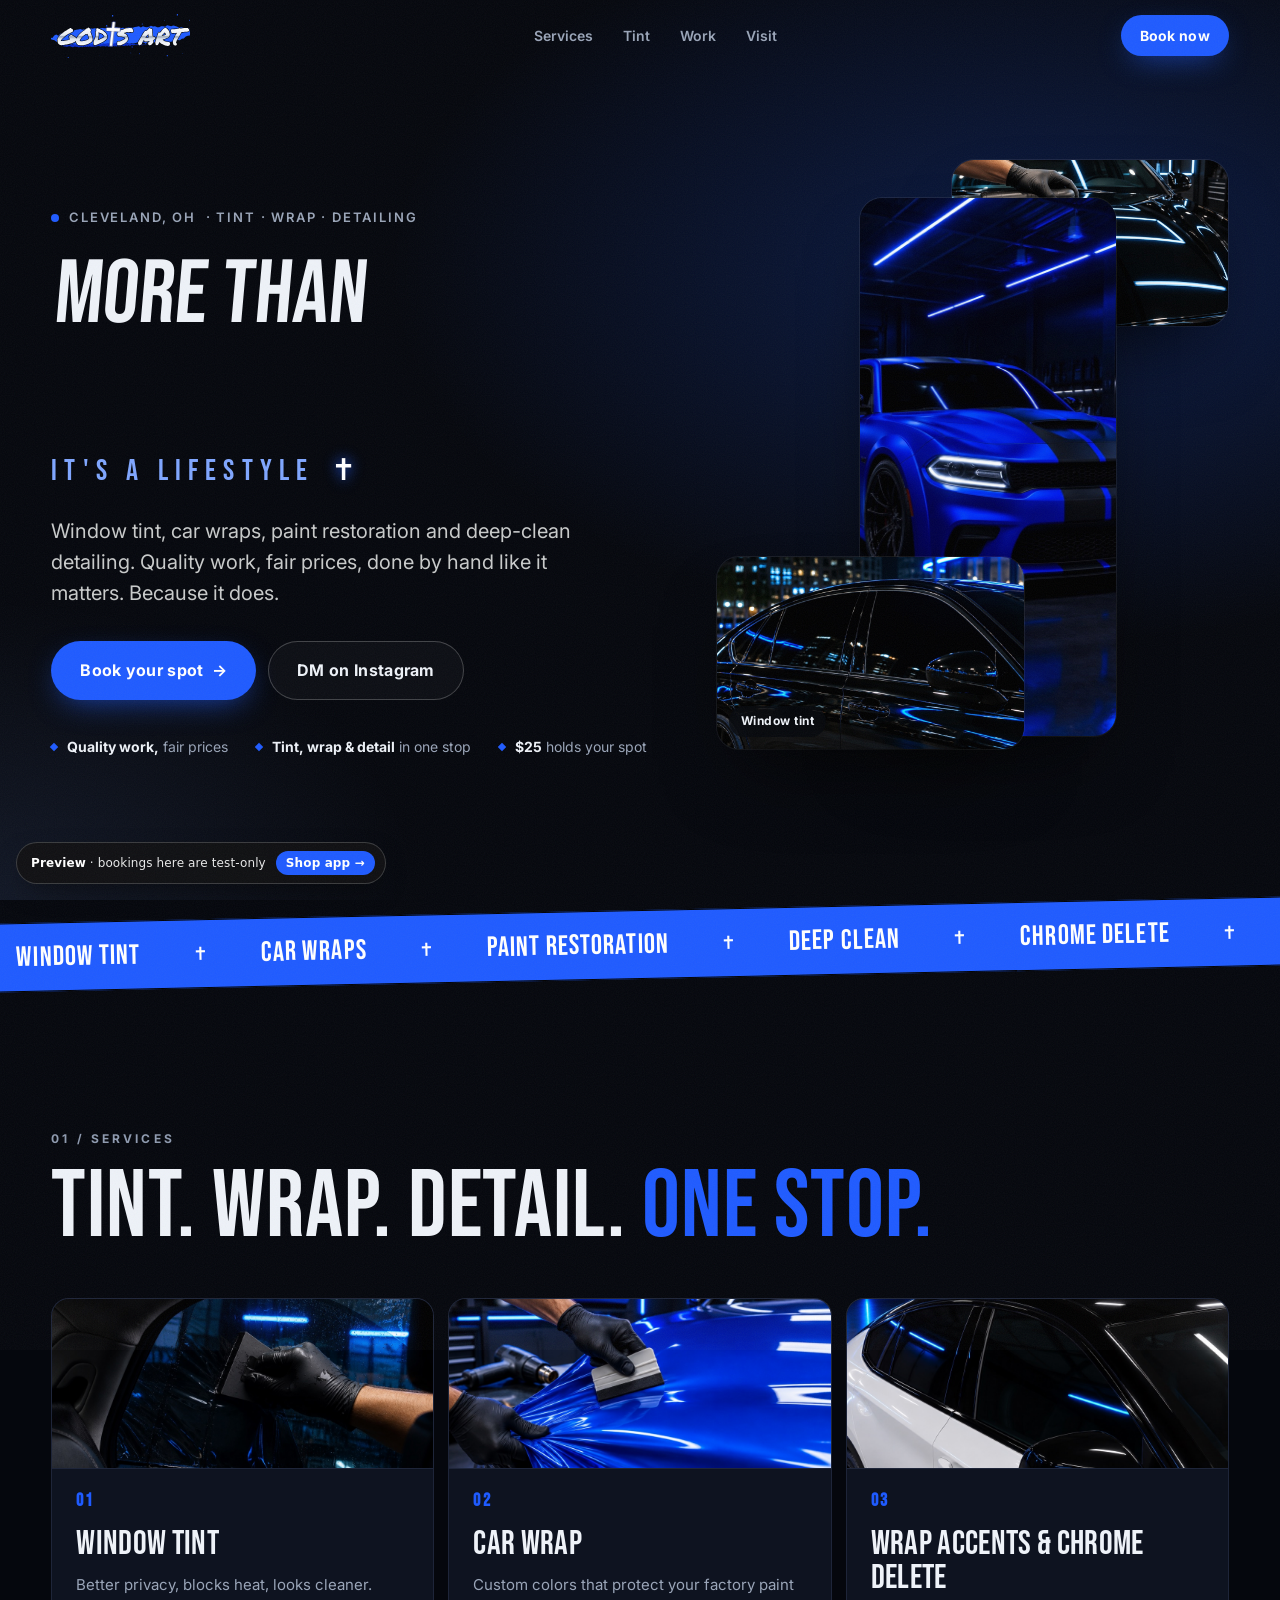
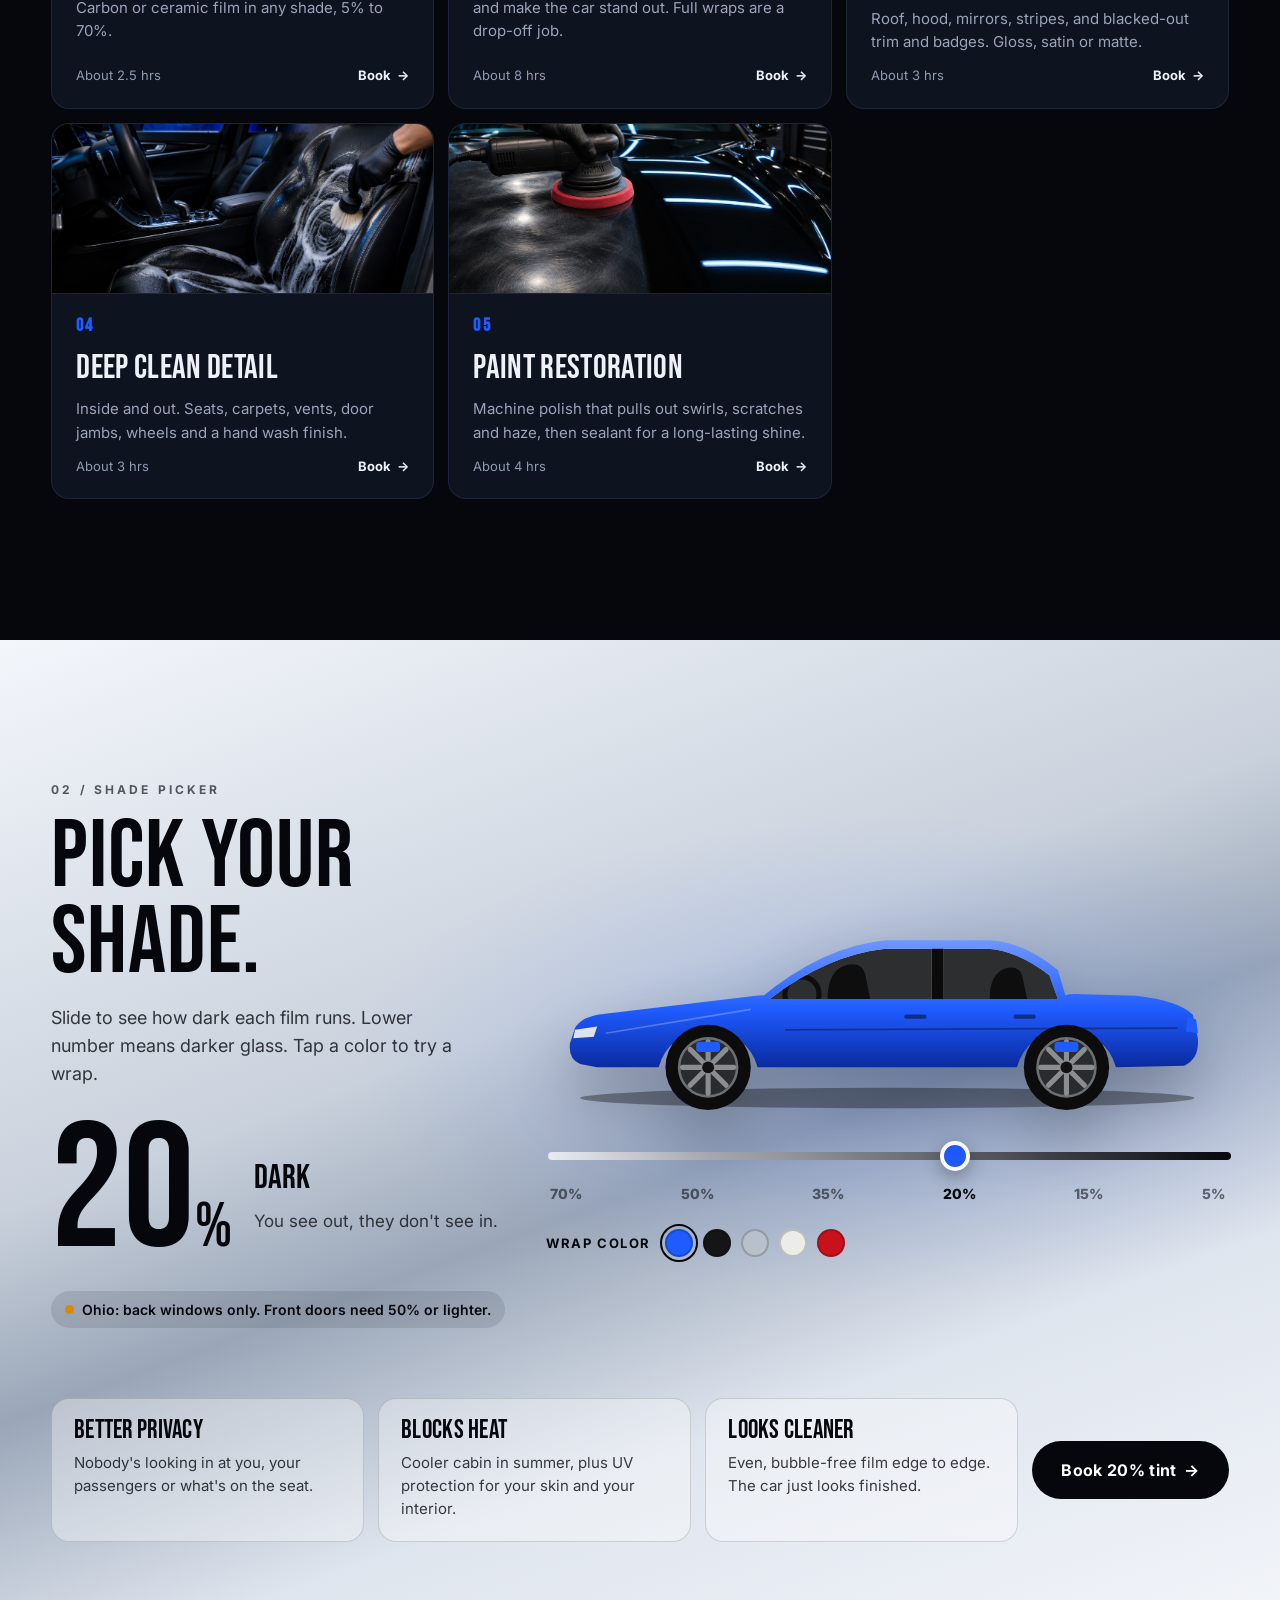
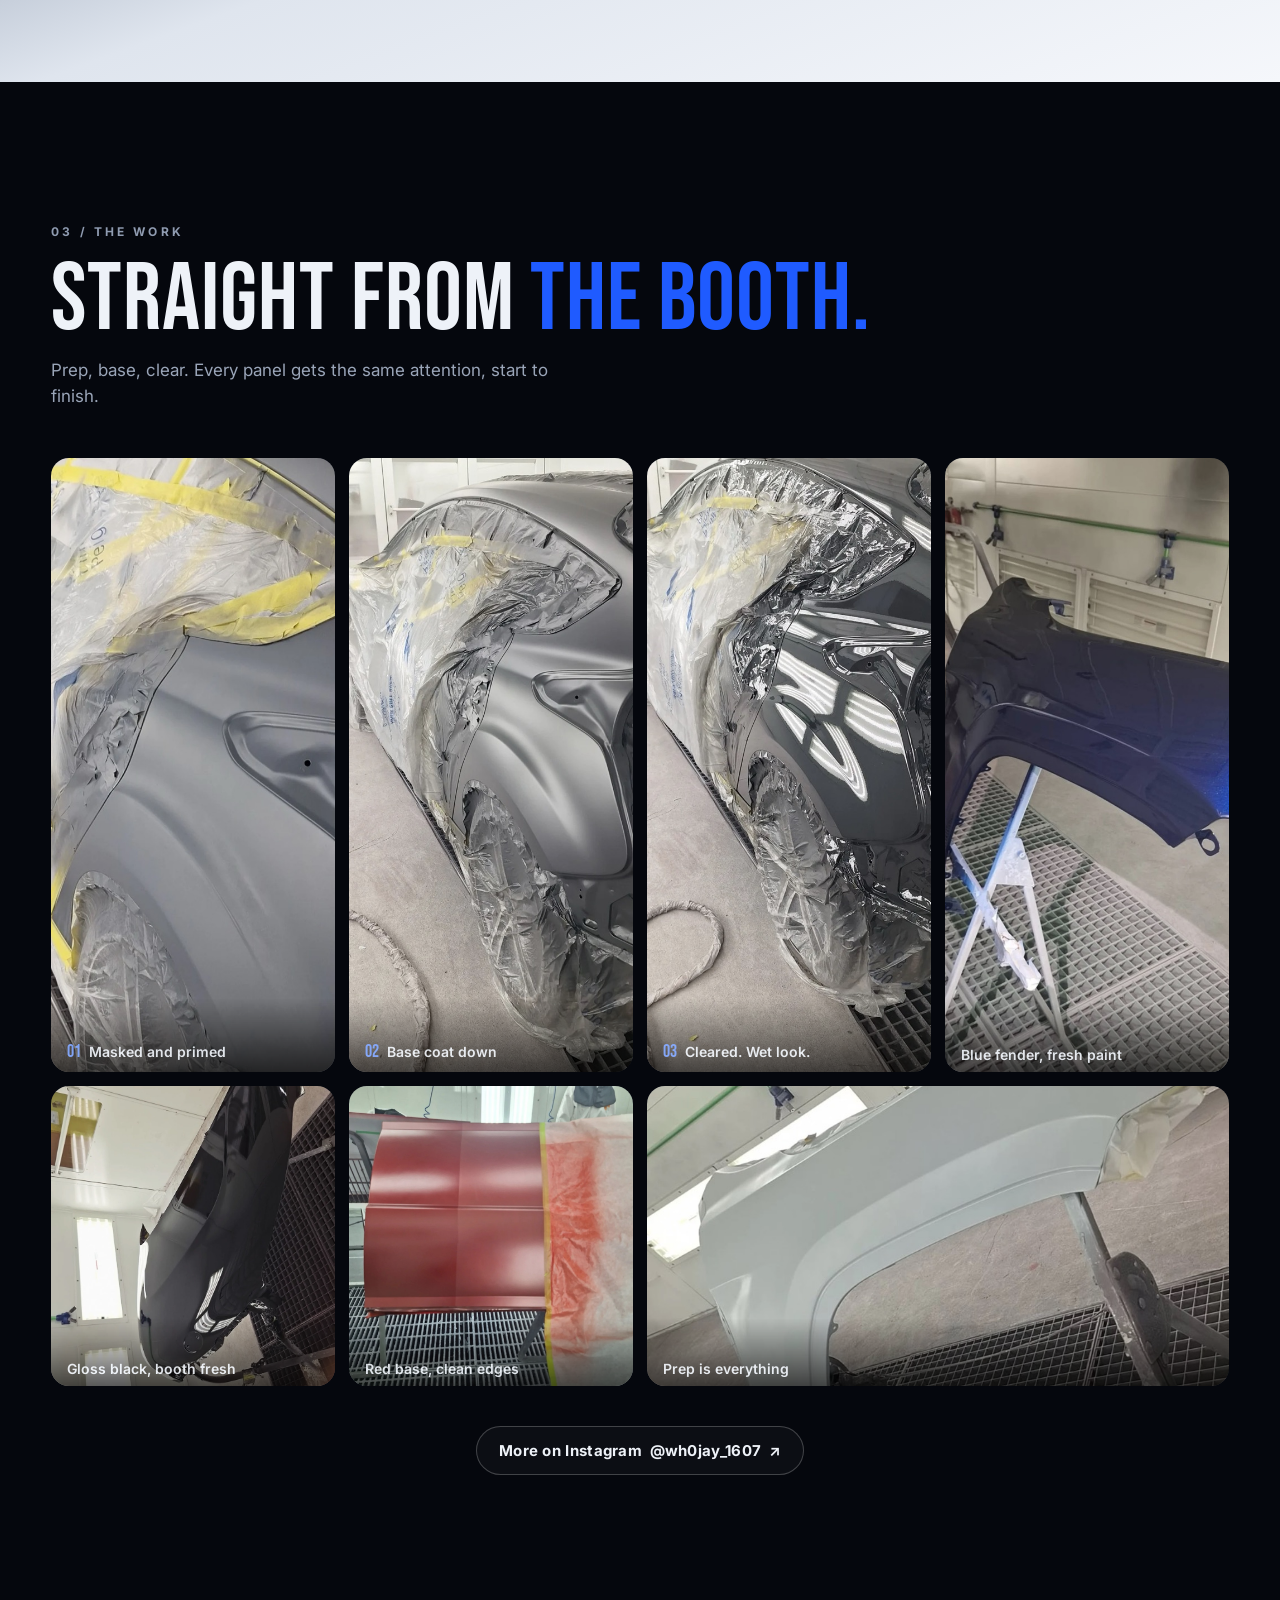
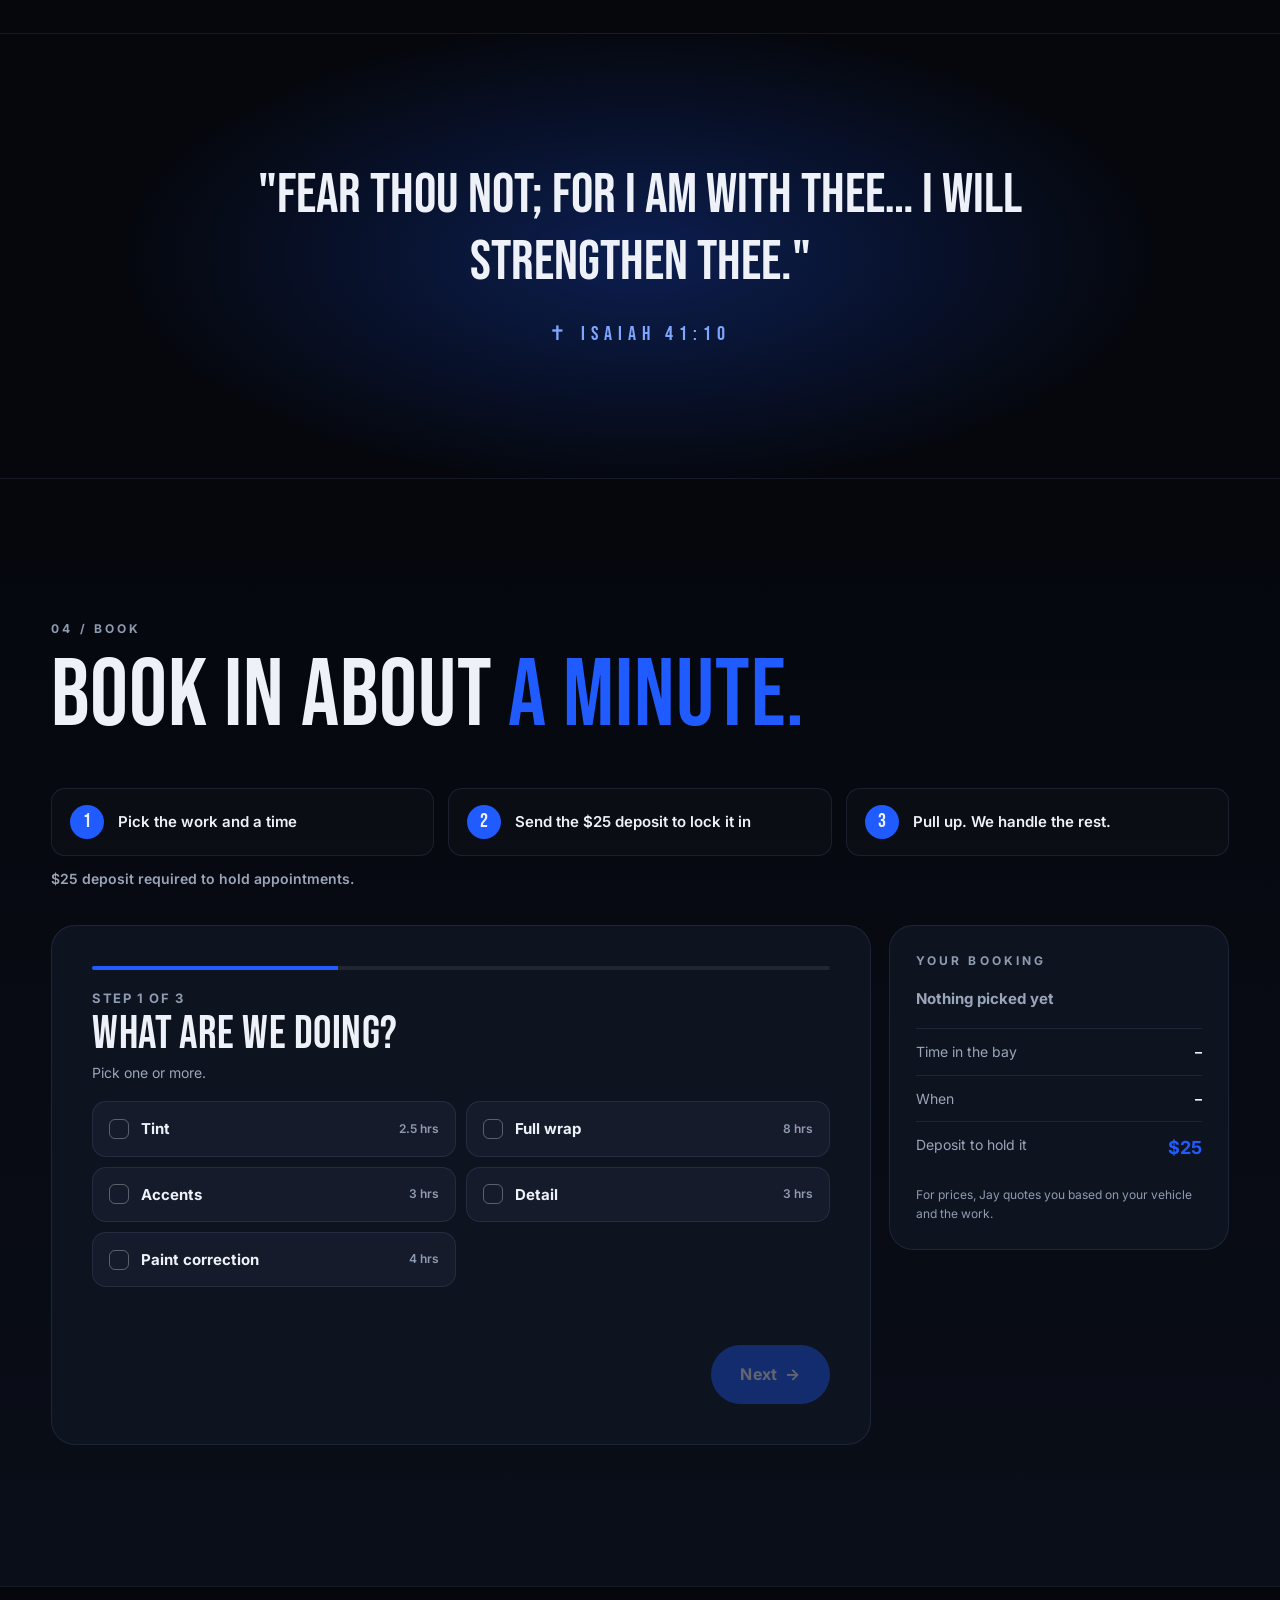
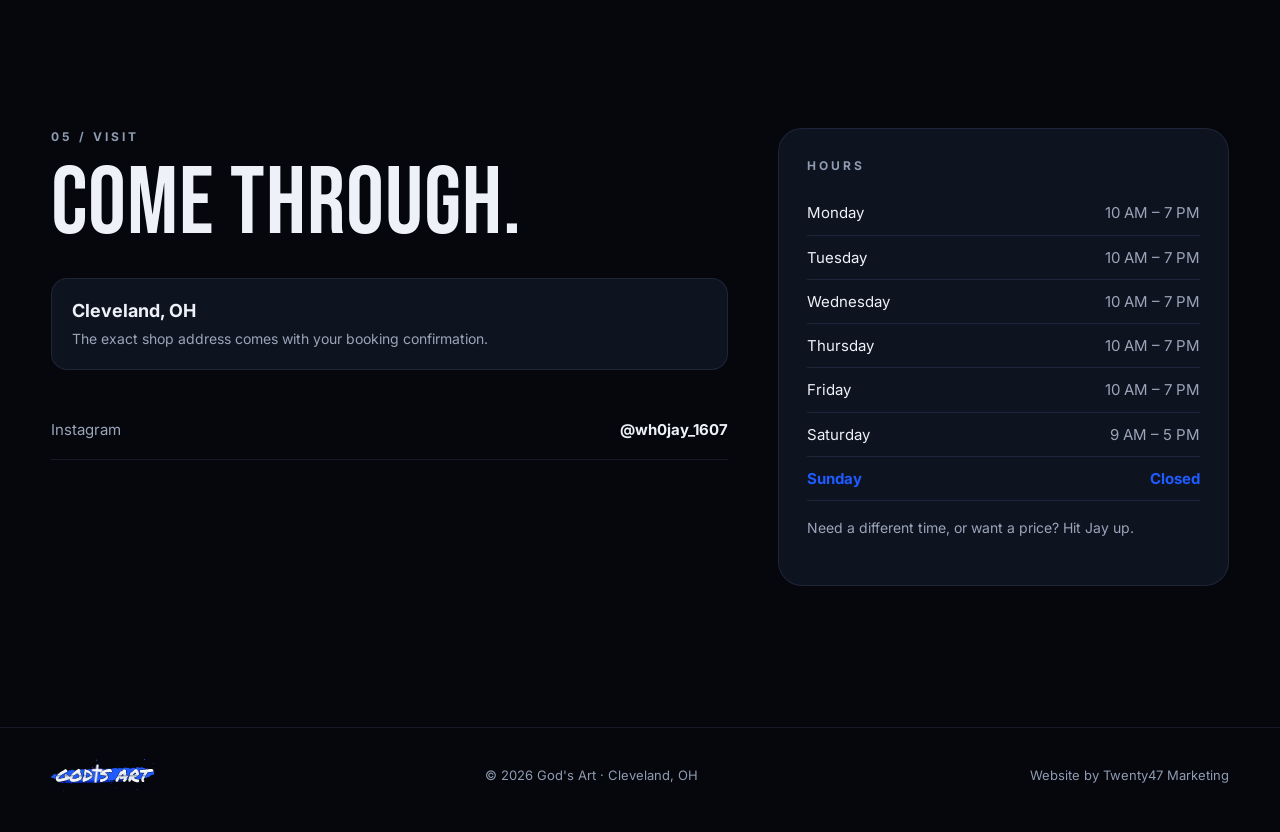
==== commit 658caa2f: "New hero + service photos Co-Authored-By: Claude Opus 5.5 <noreply@anthropic.com> Claude-Session: ht" ====
--- a/index.html
+++ b/index.html
@@ -8,7 +8,7 @@
 <meta name="theme-color" content="#05070d">
 <meta property="og:title" content="God's Art | Tint · Wrap · Detailing">
 <meta property="og:description" content="More than just cars. It's a lifestyle. Book online in about a minute.">
-<meta property="og:image" content="img/wrap-charger.jpg">
+<meta property="og:image" content="img/hero-wrap.jpg">
 <link rel="icon" href="img/icon.svg" type="image/svg+xml">
 <link rel="apple-touch-icon" href="app/icon-512.png">
 <link rel="preconnect" href="https://fonts.googleapis.com">
@@ -52,9 +52,9 @@
       </ul>
     </div>
     <div class="hero-stack" id="heroStack" aria-hidden="true">
-      <figure class="card c1 film"><img src="img/clear-gloss.jpg" alt=""><figcaption>Fresh out the booth</figcaption></figure>
-      <figure class="card c2 film"><img src="img/wrap-charger.jpg" alt=""><figcaption>Car wrap</figcaption></figure>
-      <figure class="card c3 film"><img src="img/tint-sedan.jpg" alt=""><figcaption>Window tint</figcaption></figure>
+      <figure class="card c1 film"><img src="img/hero-wrap.jpg" alt=""><figcaption>Car wrap</figcaption></figure>
+      <figure class="card c2 film"><img src="img/tint-glass.jpg" alt=""><figcaption>Window tint</figcaption></figure>
+      <figure class="card c3 film"><img src="img/paint-correction.jpg" alt=""><figcaption>Paint restoration</figcaption></figure>
     </div>
   </section>
 
@@ -157,8 +157,7 @@
       <figure class="shot film tilt tall"><img src="img/fender-blue.jpg" alt="Blue fender freshly painted on a stand" loading="lazy"><figcaption>Blue fender, fresh paint</figcaption></figure>
       <figure class="shot film tilt"><img src="img/bumper-black.jpg" alt="Gloss black bumper in the booth" loading="lazy"><figcaption>Gloss black, booth fresh</figcaption></figure>
       <figure class="shot film tilt"><img src="img/panel-red.jpg" alt="Red painted panel next to masking" loading="lazy"><figcaption>Red base, clean edges</figcaption></figure>
-      <figure class="shot film tilt"><img src="img/fender-primer.jpg" alt="Fender in primer on a stand" loading="lazy"><figcaption>Prep is everything</figcaption></figure>
-      <figure class="shot film tilt"><img src="img/detail-polish.jpg" alt="Machine polisher on black paint" loading="lazy"><figcaption>Polish for that shine</figcaption></figure>
+      <figure class="shot film tilt wide"><img src="img/fender-primer.jpg" alt="Fender in primer on a stand" loading="lazy"><figcaption>Prep is everything</figcaption></figure>
     </div>
     <p class="center reveal"><a class="btn btn-ghost" id="igLink" href="https://www.instagram.com/wh0jay_1607/" target="_blank" rel="noopener">More on Instagram <span data-biz="ig">@wh0jay_1607</span> ↗</a></p>
   </section>
--- a/styles.css
+++ b/styles.css
@@ -466,6 +466,7 @@
 .verse-ref { margin: 22px 0 0; font-family: var(--display); letter-spacing: .3em; font-size: 20px; color: var(--ice); }
 
 .c1 { width: 50%; height: 84%; left: 28%; top: 6%; }
+.shot.wide { grid-column: span 2; }
 .c2 { width: 60%; height: 30%; left: 0; top: 62%; z-index: 4; }
 .c3 { width: 54%; height: 26%; right: 0; top: 0; }
 @media (max-width: 1100px) { .services { grid-template-columns: repeat(2, 1fr); } }
